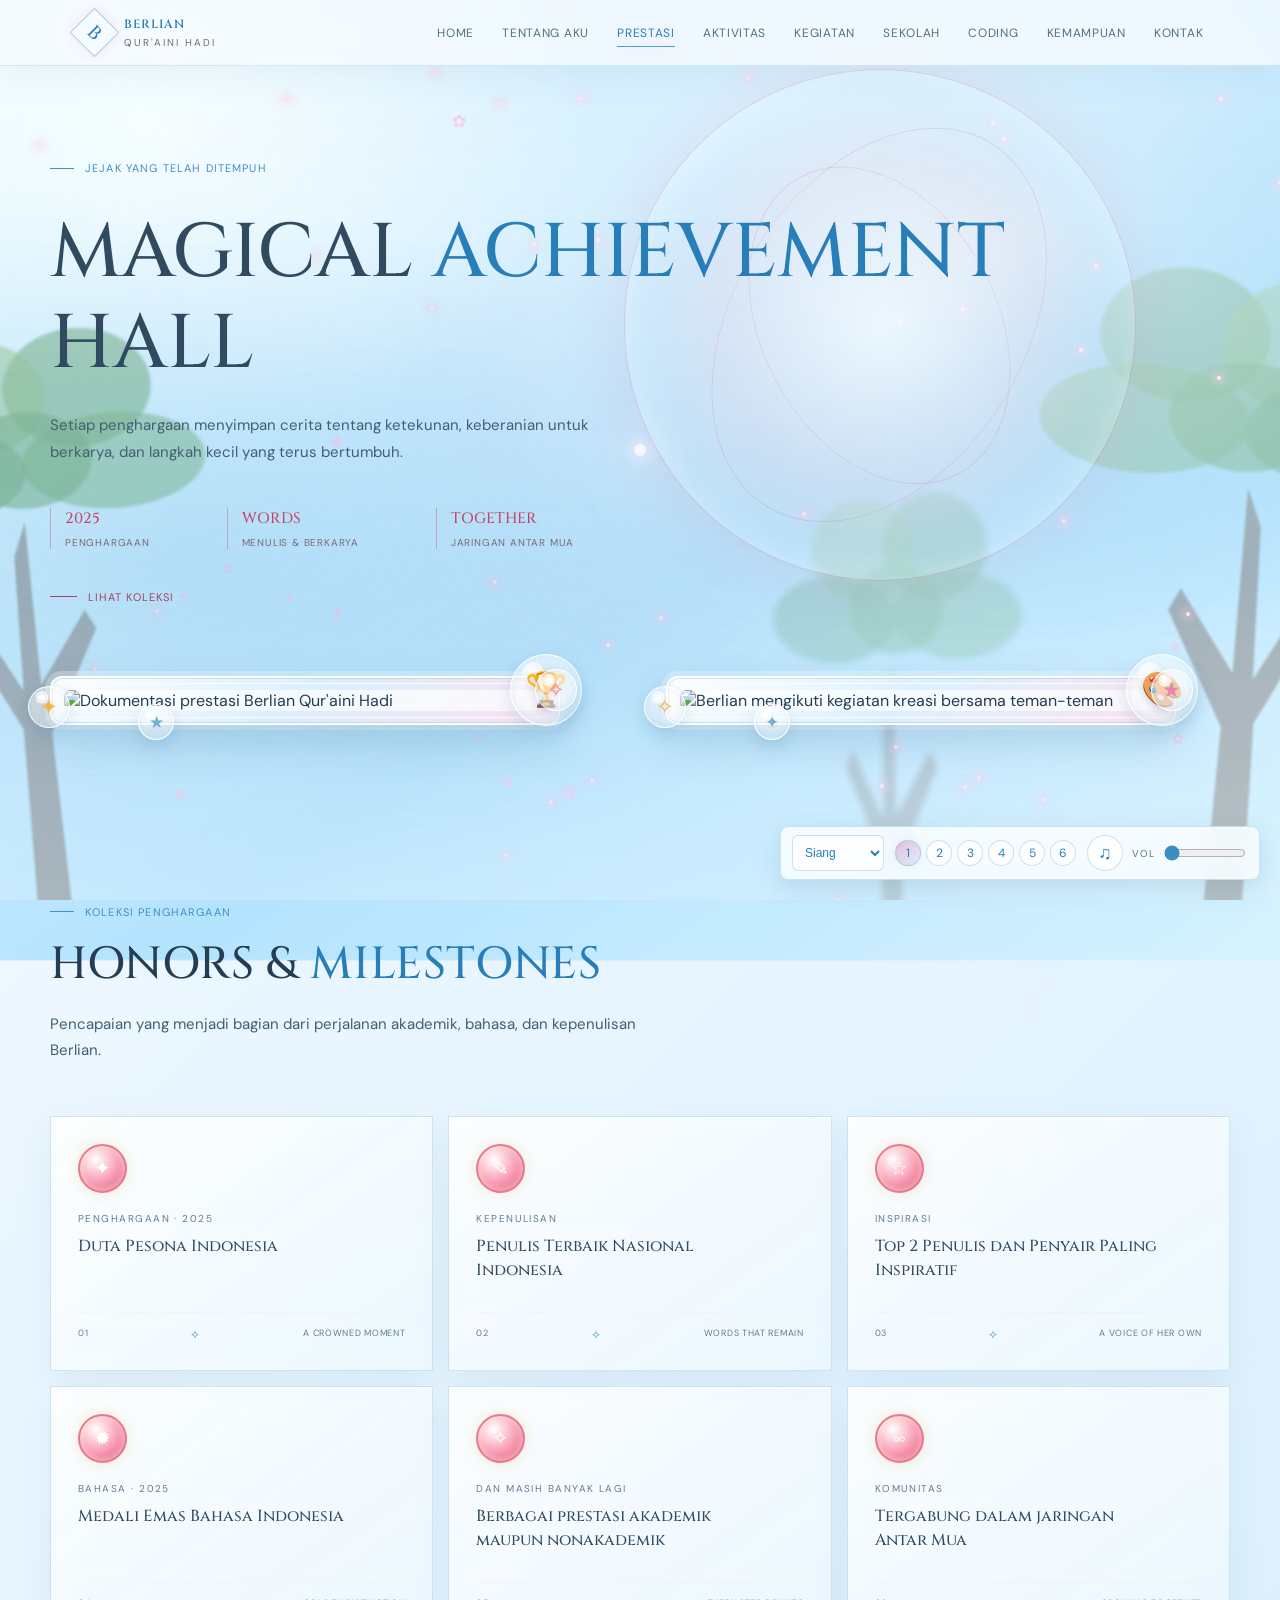
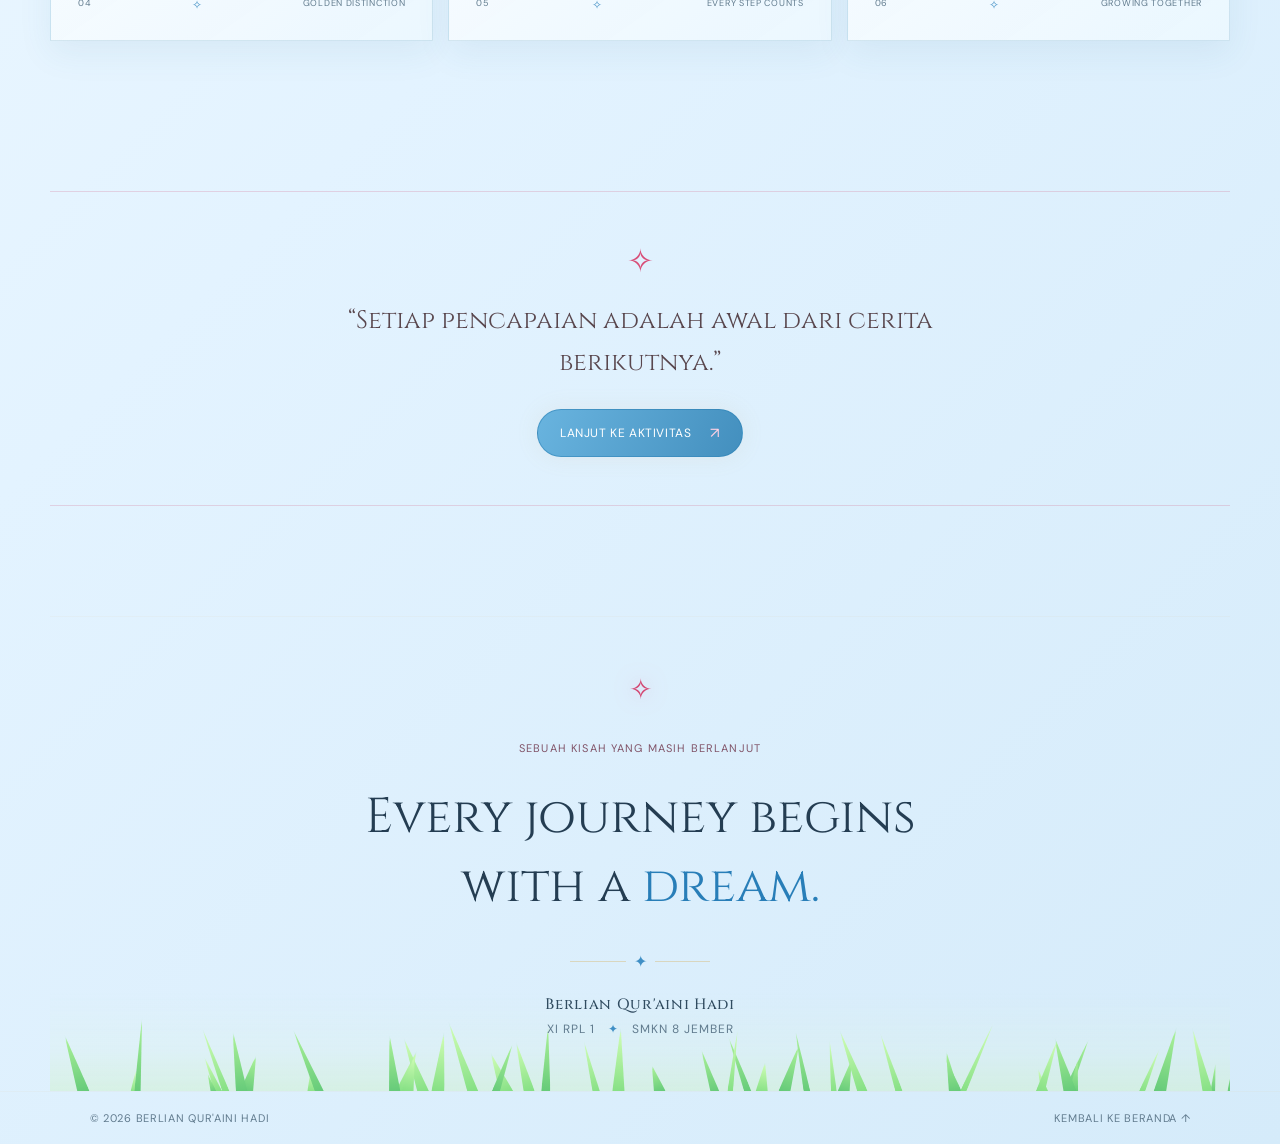
==== prestasi.html @ dd543cfe "Upload tugas portofolio" ====
<!doctype html>
<html lang="id">
<head>
  <meta charset="utf-8">
  <meta name="viewport" content="width=device-width, initial-scale=1">
  <meta name="theme-color" content="#eaf6ff">
  <meta name="description" content="Prestasi dan perjalanan Berlian Qur'aini Hadi.">
  <title>Prestasi | Berlian Qur'aini Hadi</title>
  <link rel="preconnect" href="https://fonts.googleapis.com">
  <link rel="preconnect" href="https://fonts.gstatic.com" crossorigin>
  <link href="https://fonts.googleapis.com/css2?family=Cinzel:wght@400;500;600;700&family=DM+Sans:wght@400;500;600;700&display=swap" rel="stylesheet">
  <link rel="stylesheet" href="style.css">
  <script src="script.js" defer></script>
</head>
<body>
  <div class="loader" aria-label="Memasuki dunia Berlian" role="status"><div class="loader__portal"><span>✦</span></div><p>ENTERING BERLIAN'S WORLD<span class="loading-dots">...</span></p></div>
  <div class="ambient ambient--cloud" aria-hidden="true"></div>
  <div class="ambient ambient--mist" aria-hidden="true"></div>
  <div class="ambient ambient--glow" aria-hidden="true"></div>
  <div class="forest-backdrop" aria-hidden="true"></div>
  <div class="tree-silhouettes" aria-hidden="true"><span class="shadow-tree shadow-tree--left"></span><span class="shadow-tree shadow-tree--right"></span><span class="shadow-tree shadow-tree--distant"></span></div>
  <div class="cursor-light" aria-hidden="true"></div>
  <div class="particle-field" aria-hidden="true"></div>

  <header class="site-header">
    <a class="brand" href="index.html#home" aria-label="Berlian, kembali ke beranda"><span class="brand__crest">B</span><span class="brand__name">BERLIAN <small>QUR'AINI HADI</small></span></a>
    <button class="menu-toggle" type="button" aria-label="Buka navigasi" aria-expanded="false"><span class="menu-toggle__label">MENU</span><span></span><span></span></button>
    <nav class="main-nav" aria-label="Navigasi utama">
      <a href="index.html#home">HOME</a><a href="index.html#about">TENTANG AKU</a><a href="prestasi.html" aria-current="page">PRESTASI</a><a href="aktivitas.html">AKTIVITAS</a><a href="kegiatan.html">KEGIATAN</a><a href="sekolah.html">SEKOLAH</a><a href="coding.html">CODING</a><a href="index.html#skills">KEMAMPUAN</a><a href="kontak.html">KONTAK</a>
    </nav>
  </header>

  <main class="page-content">
    <section class="detail-hero section-shell">
      <div class="detail-hero__halo" aria-hidden="true"></div>
      <p class="eyebrow"><span></span> JEJAK YANG TELAH DITEMPUH</p>
      <h1>MAGICAL <em>ACHIEVEMENT</em><br>HALL</h1>
      <p class="section-intro">Setiap penghargaan menyimpan cerita tentang ketekunan, keberanian untuk berkarya, dan langkah kecil yang terus bertumbuh.</p>
      <div class="detail-stats">
        <div class="detail-stat reveal"><span>2025</span><small>PENGHARGAAN</small></div>
        <div class="detail-stat reveal"><span>WORDS</span><small>MENULIS &amp; BERKARYA</small></div>
        <div class="detail-stat reveal"><span>TOGETHER</span><small>JARINGAN ANTAR MUA</small></div>
      </div>
      <a class="detail-scroll" href="#honors"><span></span> LIHAT KOLEKSI</a>
    </section>

    <section class="achievement-feature section-shell" aria-label="Galeri foto prestasi dan kreasi">
      <div class="achievement-photo-grid">
        <figure class="achievement-frame reveal">
          <span class="achievement-bubble achievement-bubble--trophy" aria-hidden="true">🏆</span>
          <span class="achievement-bubble achievement-bubble--star achievement-bubble--star-one" aria-hidden="true">✦</span>
          <span class="achievement-bubble achievement-bubble--star achievement-bubble--star-two" aria-hidden="true">✧</span>
          <span class="achievement-bubble achievement-bubble--star achievement-bubble--star-three" aria-hidden="true">★</span>
          <div class="achievement-frame__inner">
            <img src="prestasi.jpeg" alt="Dokumentasi prestasi Berlian Qur'aini Hadi">
          </div>
        </figure>
        <figure class="achievement-frame reveal">
          <span class="achievement-bubble achievement-bubble--art" aria-hidden="true">🎨</span>
          <span class="achievement-bubble achievement-bubble--star achievement-bubble--star-one" aria-hidden="true">✧</span>
          <span class="achievement-bubble achievement-bubble--star achievement-bubble--star-two" aria-hidden="true">★</span>
          <span class="achievement-bubble achievement-bubble--star achievement-bubble--star-three" aria-hidden="true">✦</span>
          <div class="achievement-frame__inner">
            <img src="kreasi.jpeg" alt="Berlian mengikuti kegiatan kreasi bersama teman-teman">
          </div>
        </figure>
      </div>
    </section>

    <section class="achievements section-shell section-pad" id="honors">
      <div class="section-heading reveal"><p class="eyebrow"><span></span> KOLEKSI PENGHARGAAN</p><h2>HONORS &amp; <em>MILESTONES</em></h2><p class="section-intro">Pencapaian yang menjadi bagian dari perjalanan akademik, bahasa, dan kepenulisan Berlian.</p></div>
      <div class="achievement-grid">
        <article class="award-card reveal"><span class="award-medal">✦</span><span class="award-card__type">PENGHARGAAN · 2025</span><h3>Duta Pesona Indonesia</h3><span class="award-card__bottom">01 <i>✧</i> A CROWNED MOMENT</span></article>
        <article class="award-card reveal"><span class="award-medal">✎</span><span class="award-card__type">KEPENULISAN</span><h3>Penulis Terbaik Nasional Indonesia</h3><span class="award-card__bottom">02 <i>✧</i> WORDS THAT REMAIN</span></article>
        <article class="award-card reveal"><span class="award-medal">☆</span><span class="award-card__type">INSPIRASI</span><h3>Top 2 Penulis dan Penyair Paling Inspiratif</h3><span class="award-card__bottom">03 <i>✧</i> A VOICE OF HER OWN</span></article>
        <article class="award-card reveal"><span class="award-medal">✹</span><span class="award-card__type">BAHASA · 2025</span><h3>Medali Emas Bahasa Indonesia</h3><span class="award-card__bottom">04 <i>✧</i> GOLDEN DISTINCTION</span></article>
        <article class="award-card reveal"><span class="award-medal">✧</span><span class="award-card__type">DAN MASIH BANYAK LAGI</span><h3>Berbagai prestasi akademik maupun nonakademik</h3><span class="award-card__bottom">05 <i>✧</i> EVERY STEP COUNTS</span></article>
        <article class="award-card reveal"><span class="award-medal">∞</span><span class="award-card__type">KOMUNITAS</span><h3>Tergabung dalam jaringan Antar Mua</h3><span class="award-card__bottom">06 <i>✧</i> GROWING TOGETHER</span></article>
      </div>
    </section>

    <section class="detail-quote section-shell reveal">
      <span aria-hidden="true">✧</span>
      <p>“Setiap pencapaian adalah awal dari cerita berikutnya.”</p>
      <a class="button button--gold" href="aktivitas.html">LANJUT KE AKTIVITAS <span>↗</span></a>
    </section>
  </main>

  <section class="closing section-shell" aria-label="Penutup">
    <div class="closing-grass" aria-hidden="true"></div>
    <span class="closing__ornament" aria-hidden="true">✧</span>
    <p class="eyebrow">SEBUAH KISAH YANG MASIH BERLANJUT</p>
    <h2>Every journey begins<br>with a <em>dream.</em></h2>
    <div class="closing__rule"><span>✦</span></div>
    <p class="closing__name">Berlian Qur'aini Hadi</p>
    <p class="closing__school">XI RPL 1 <i>✦</i> SMKN 8 JEMBER</p>
  </section>
  <footer class="site-footer"><span>© <span id="year"></span> BERLIAN QUR'AINI HADI</span><a href="index.html#home">KEMBALI KE BERANDA ↑</a></footer>
</body>
</html>
---- style.css ----
@import url('https://fonts.googleapis.com/css2?family=Cinzel:wght@400;500;600;700&family=DM+Sans:wght@400;500;600;700&display=swap');

:root {
  color-scheme: light;
  --forest: #fff0f4;
  --forest-deep: #fbe7ed;
  --green: #fff3f6;
  --teal: #ffe9ef;
  --gold: #e97d9c;
  --gold-light: #cc4770;
  --lavender: #e8aec1;
  --ivory: #453c40;
  --muted: #786c70;
  --serif: 'Cinzel', Georgia, serif;
  --sans: 'DM Sans', sans-serif;
  --pointer-x: 50vw;
  --pointer-y: 50vh;
}

* { box-sizing: border-box; }
html { scroll-behavior: smooth; scroll-padding-top: 96px; overflow-x: clip; }
body { margin: 0; min-width: 320px; background: var(--forest-deep); color: var(--ivory); font-family: var(--sans); overflow-x: hidden; }
body::after { position: fixed; inset: 0; z-index: -1; content: ''; background: radial-gradient(ellipse at 78% 27%, rgba(255, 255, 255, .42), transparent 41%), radial-gradient(ellipse at 14% 62%, rgba(246, 173, 194, .19), transparent 44%), linear-gradient(180deg, rgba(255, 250, 251, .08), rgba(255, 239, 244, .48) 60%, rgba(255, 241, 245, .84)); pointer-events: none; }
a { color: inherit; text-decoration: none; }
button, input { font: inherit; }
::selection { color: #452936; background: #f5bdcc; }
.visually-hidden { position: absolute; width: 1px; height: 1px; overflow: hidden; clip: rect(0, 0, 0, 0); white-space: nowrap; clip-path: inset(50%); }

.forest-backdrop { position: fixed; inset: -4%; z-index: -3; background: linear-gradient(180deg, rgba(255, 238, 245, .14), rgba(255, 235, 243, .34) 55%, rgba(255, 240, 245, .74)), url('https://www.shutterstock.com/image-vector/abstract-background-pink-soft-gradients-260nw-2473787735.jpg') center / cover no-repeat; transform: translate3d(0, var(--parallax-y, 0), 0) scale(1.05); will-change: transform; }
.royal-backdrop { position: fixed; inset: 0; z-index: -4; overflow: hidden; pointer-events: none; }
.royal-backdrop::before { position: absolute; inset: 12% 8% -8% 8%; border-radius: 42% 42% 0 0 / 20% 20% 0 0; background: linear-gradient(180deg, rgba(255, 214, 229, .12), rgba(196, 150, 166, .18) 38%, rgba(120, 98, 94, .14) 100%); content: ''; }
.royal-backdrop__castle { position: absolute; right: 12%; bottom: 14%; left: 12%; height: 34vh; opacity: .42; background: linear-gradient(180deg, rgba(85, 74, 89, .08), rgba(65, 47, 54, .22)); clip-path: polygon(0 100%, 0 48%, 12% 48%, 12% 26%, 23% 26%, 23% 48%, 38% 48%, 38% 19%, 52% 19%, 52% 48%, 68% 48%, 68% 26%, 80% 26%, 80% 48%, 100% 48%, 100% 100%); filter: blur(2px); }
.royal-backdrop__tower { position: absolute; bottom: 14%; width: 9vw; max-width: 132px; height: 22vh; max-height: 220px; border-radius: 24% 24% 14% 14%; background: linear-gradient(180deg, rgba(113, 83, 66, .36), rgba(82, 62, 58, .1)); opacity: .42; filter: blur(1.5px); }
.royal-backdrop__tower--left { left: 18%; }
.royal-backdrop__tower--right { right: 18%; }
.royal-backdrop__flower { position: absolute; bottom: 12vh; color: rgba(246, 184, 207, .78); font-size: clamp(20px, 2vw, 32px); filter: blur(.4px); animation: bloom-sway 8s ease-in-out infinite alternate; text-shadow: 0 0 15px rgba(255, 255, 255, .5); }
.royal-backdrop__flower--one { left: 18%; bottom: 14vh; animation-delay: -.8s; }
.royal-backdrop__flower--two { left: 38%; bottom: 10vh; font-size: clamp(22px, 2.3vw, 36px); animation-delay: -2.2s; }
.royal-backdrop__flower--three { right: 36%; bottom: 12vh; animation-delay: -4.1s; }
.royal-backdrop__flower--four { right: 16%; bottom: 15vh; font-size: clamp(18px, 1.8vw, 28px); animation-delay: -5.5s; }
.tree-silhouettes { position: fixed; inset: 0; z-index: -2; overflow: hidden; pointer-events: none; }
.shadow-tree { position: absolute; bottom: -7vh; width: clamp(150px, 20vw, 290px); height: 72vh; opacity: .82; filter: blur(.8px); }
.shadow-tree::before { position: absolute; top: 0; left: -28%; width: 156%; height: 43%; border-radius: 48%; background: radial-gradient(ellipse at 50% 52%, rgba(94, 157, 93, .62) 0 23%, transparent 24%), radial-gradient(ellipse at 28% 56%, rgba(74, 143, 83, .54) 0 21%, transparent 22%), radial-gradient(ellipse at 72% 54%, rgba(99, 164, 96, .57) 0 22%, transparent 23%), radial-gradient(ellipse at 38% 29%, rgba(126, 180, 105, .52) 0 20%, transparent 21%), radial-gradient(ellipse at 64% 27%, rgba(81, 148, 83, .56) 0 20%, transparent 21%); content: ''; }
.shadow-tree::after { position: absolute; right: 0; bottom: 0; left: 0; height: 74%; background: rgba(92, 65, 50, .55); clip-path: polygon(43% 100%, 42% 51%, 22% 31%, 26% 27%, 43% 43%, 43% 15%, 48% 8%, 50% 42%, 69% 27%, 73% 31%, 53% 52%, 57% 100%); content: ''; }
.shadow-tree--left { left: -7vw; transform: rotate(-4deg); }
.shadow-tree--right { right: -8vw; bottom: -10vh; width: clamp(170px, 23vw, 330px); height: 82vh; opacity: .72; transform: scaleX(-1) rotate(-3deg); }
.shadow-tree--distant { right: 23%; bottom: -19vh; width: clamp(110px, 14vw, 200px); height: 66vh; opacity: .44; filter: blur(3px); }
.ambient { position: fixed; pointer-events: none; z-index: -2; }
.ambient--cloud { inset: 0; opacity: .54; background: radial-gradient(ellipse at 28% 23%, rgba(255, 183, 208, .2), transparent 26%), radial-gradient(ellipse at 77% 50%, rgba(237, 160, 185, .17), transparent 30%); filter: blur(31px); animation: cloud-drift 25s ease-in-out infinite alternate; }
.ambient--mist { left: -15%; right: -15%; bottom: 8%; height: 35vh; opacity: .29; background: radial-gradient(ellipse, rgba(241, 169, 192, .21), transparent 70%); filter: blur(30px); animation: mist-drift 18s ease-in-out infinite alternate; }
.ambient--glow { width: 37rem; height: 37rem; left: var(--pointer-x); top: var(--pointer-y); z-index: -1; opacity: .2; transform: translate(-50%, -50%); background: radial-gradient(circle, rgba(255, 203, 226, .38), rgba(237, 160, 185, .16) 35%, transparent 70%); pointer-events: none; }
.cursor-light { position: fixed; width: 12px; height: 12px; left: var(--pointer-x); top: var(--pointer-y); z-index: 20; border-radius: 50%; background: rgba(255, 218, 234, .88); box-shadow: 0 0 12px 4px rgba(255, 200, 224, .47), 0 0 38px 11px rgba(242, 149, 183, .28); transform: translate(-50%, -50%); pointer-events: none; mix-blend-mode: screen; }
.particle-field { position: fixed; inset: 0; z-index: -1; overflow: hidden; pointer-events: none; }
.firefly, .falling-leaf, .falling-flower, .floating-petal, .sparkle, .background-cloud, .falling-sparkle { position: absolute; pointer-events: none; }
.background-cloud { left: -35%; width: var(--cloud-width); aspect-ratio: 3.6; border-radius: 50%; background: radial-gradient(ellipse, rgba(255, 255, 255, .48), rgba(255, 231, 239, .24) 48%, transparent 74%); filter: blur(9px); animation: background-cloud-drift var(--duration) linear infinite; animation-delay: var(--delay); }
.firefly { width: 4px; height: 4px; border-radius: 50%; background: #ffe2ef; box-shadow: 0 0 10px 3px rgba(255, 194, 224, .7); animation: firefly-drift var(--duration) ease-in-out infinite alternate; }
.falling-leaf { top: -10%; color: rgba(103, 173, 111, .9); font-size: var(--size); text-shadow: 0 1px 8px rgba(255, 255, 255, .88), 0 0 12px rgba(123, 202, 132, .38); animation: leaf-fall var(--duration) ease-in-out infinite; animation-delay: var(--delay); }
.falling-flower { top: -12%; color: rgba(221, 83, 127, .77); font-size: var(--size); text-shadow: 0 0 13px rgba(255, 255, 255, .88), 0 0 19px rgba(244, 138, 170, .6); animation: flower-fall var(--duration) linear infinite; animation-delay: var(--delay); }
.floating-petal { color: rgba(255, 190, 223, .78); font-size: var(--size); animation: petal-float var(--duration) ease-in-out infinite alternate; }
.sparkle { color: rgba(255, 223, 239, .88); animation: sparkle 3s ease-in-out infinite; }
.falling-sparkle { top: -8%; color: rgba(255, 255, 255, .94); text-shadow: 0 0 9px rgba(238, 105, 150, .72); animation: sparkle-fall var(--duration) linear infinite; animation-delay: var(--delay); }
.pointer-sparkle { position: fixed; z-index: 19; color: #ffe4f0; font-size: 14px; text-shadow: 0 0 12px #ff9bcc; pointer-events: none; animation: pointer-sparkle .8s ease-out forwards; }

.loader { position: fixed; inset: 0; z-index: 100; display: grid; align-content: center; justify-items: center; gap: 24px; background: radial-gradient(ellipse at center, #fff, #ffe9ef 58%, #f8cad6); transition: opacity .8s ease, visibility .8s ease; }
.loader.is-hidden { opacity: 0; visibility: hidden; }
.loader p { color: var(--gold-light); font: 500 11px var(--serif); letter-spacing: 2px; text-align: center; }
.loader__portal { display: grid; place-items: center; width: 72px; height: 96px; border: 1px solid rgba(221, 199, 143, .76); border-radius: 50% 50% 48% 48%; box-shadow: 0 0 25px rgba(213, 186, 122, .35), inset 0 0 22px rgba(157, 180, 148, .24); animation: portal-breathe 2s ease-in-out infinite; }
.loader__portal span { color: var(--gold-light); font-size: 25px; animation: sparkle 2s ease-in-out infinite; }
.loading-dots { display: inline-block; width: 16px; text-align: left; animation: dots 1s steps(4, end) infinite; }

.site-header { position: fixed; inset: 0 0 auto; z-index: 30; display: flex; align-items: center; justify-content: space-between; padding: 15px clamp(22px, 6vw, 90px); border-bottom: 1px solid rgba(216, 83, 123, .25); background: rgba(255, 250, 251, .78); box-shadow: 0 8px 35px rgba(150, 68, 92, .08); backdrop-filter: blur(18px); -webkit-backdrop-filter: blur(18px); }
.brand { display: flex; align-items: center; gap: 12px; }
.brand__crest { display: grid; place-items: center; width: 35px; height: 35px; border: 1px solid rgba(218, 194, 135, .7); color: var(--gold-light); font: 500 19px var(--serif); transform: rotate(45deg); }
.brand__name { color: var(--gold-light); font: 600 11px var(--serif); letter-spacing: 1px; }
.brand__name small { display: block; margin-top: 4px; color: var(--muted); font: 9px var(--sans); letter-spacing: 2px; }
.main-nav { display: flex; align-items: center; gap: clamp(14px, 2.2vw, 35px); }
.main-nav a { position: relative; padding: 9px 0; color: #d6d7cc; font-size: 9px; letter-spacing: 1.15px; transition: color .25s ease; }
.main-nav a::after { position: absolute; right: 0; bottom: 3px; left: 0; height: 1px; content: ''; background: var(--gold); box-shadow: 0 0 8px rgba(247, 186, 218, .65); transform: scaleX(0); transform-origin: left; transition: transform .25s ease; }
.main-nav a:hover, .main-nav a:focus-visible, .main-nav a[aria-current="location"] { color: var(--gold-light); text-shadow: 0 0 14px rgba(255, 179, 216, .48); }
.main-nav a:hover::after, .main-nav a:focus-visible::after, .main-nav a[aria-current="location"]::after { transform: scaleX(1); }
.menu-toggle { display: none; border: 0; background: none; color: var(--gold-light); }

.section-shell { position: relative; width: min(1180px, calc(100% - 48px)); margin-inline: auto; }
.hero { display: grid; min-height: min(900px, 100svh); min-height: max(710px, 100svh); grid-template-columns: 1.06fr .94fr; align-items: center; padding: 130px 0 100px; }
.home-page .hero::before { position: absolute; inset: 16% 1% 9%; z-index: 0; border-radius: 48% 52% 44% 56%; background: radial-gradient(ellipse at 72% 38%, rgba(193, 229, 244, .42), transparent 34%), radial-gradient(ellipse at 31% 73%, rgba(197, 231, 206, .32), transparent 38%), radial-gradient(ellipse at 51% 52%, rgba(255, 231, 195, .3), transparent 69%); content: ''; filter: blur(22px); pointer-events: none; }
.hero-clouds { position: absolute; inset: 102px -7% auto; z-index: 0; height: 205px; overflow: hidden; pointer-events: none; }
.hero-cloud { position: absolute; width: clamp(170px, 23vw, 330px); height: 75px; border-radius: 50%; background: radial-gradient(ellipse at center, rgba(255, 255, 255, .8), rgba(255, 255, 255, .35) 44%, rgba(248, 185, 205, .12) 68%, transparent 78%); filter: blur(9px); animation: hero-cloud-pass 42s ease-in-out infinite; }
.hero-cloud::before, .hero-cloud::after { position: absolute; bottom: 13px; width: 45%; height: 75%; border-radius: 50%; background: inherit; content: ''; }
.hero-cloud::before { left: 15%; }
.hero-cloud::after { right: 13%; bottom: 17px; width: 37%; height: 88%; }
.hero-cloud--one { top: 5%; left: 2%; }
.hero-cloud--two { top: 43%; right: 3%; width: clamp(190px, 26vw, 365px); animation-delay: -13s; animation-duration: 57s; animation-direction: reverse; }
.hero-cloud--three { top: 88%; left: 27%; width: clamp(150px, 20vw, 290px); opacity: .7; animation-delay: -27s; animation-duration: 49s; }
.butterfly-flock { position: absolute; inset: 95px 0 65px; z-index: 3; overflow: hidden; pointer-events: none; }
.butterfly { position: absolute; display: block; width: var(--butterfly-size, 72px); height: var(--butterfly-size, 72px); filter: drop-shadow(0 5px 10px rgba(168, 73, 103, .2)); }
.butterfly--one { top: 10%; left: 58%; --butterfly-size: 72px; animation: butterfly-flight-one 17s ease-in-out infinite; }
.butterfly--two { top: 48%; left: 81%; --butterfly-size: 58px; animation: butterfly-flight-two 21s ease-in-out infinite; animation-delay: -7s; }
.butterfly__wing { position: absolute; top: 12%; width: 54%; height: 67%; border: 1px solid rgba(255, 255, 255, .95); border-radius: 86% 18% 76% 20%; background: radial-gradient(circle at 55% 35%, #fff 0 7%, transparent 8%), radial-gradient(ellipse at 55% 44%, rgba(255, 255, 255, .95), rgba(255, 215, 226, .92) 36%, rgba(231, 99, 140, .88) 82%); transform-style: preserve-3d; }
.butterfly__wing--left { left: 0; transform-origin: right center; animation: wing-flutter-left .32s ease-in-out infinite alternate; }
.butterfly__wing--right { right: 0; border-radius: 18% 86% 20% 76%; transform-origin: left center; animation: wing-flutter-right .32s ease-in-out infinite alternate; }
.butterfly__body { position: absolute; top: 24%; left: 47%; width: 7%; height: 54%; border-radius: 50%; background: linear-gradient(90deg, #9f485f, #f8d9e1, #9f485f); box-shadow: 0 0 5px rgba(255, 255, 255, .8); }
.butterfly__body::before { position: absolute; top: -16%; left: -70%; width: 220%; height: 25%; border-top: 1px solid #a84e68; border-radius: 50%; content: ''; transform: rotate(-18deg); }
.hero-candy-garden { position: absolute; inset: 0; z-index: 2; pointer-events: none; }
.hero-unicorn { position: absolute; top: 1%; right: 1%; display: block; font-size: clamp(92px, 10.5vw, 142px); line-height: 1; filter: drop-shadow(0 10px 15px rgba(183, 112, 145, .24)); animation: unicorn-float 5.5s ease-in-out infinite; }
.hero-lollipop { position: absolute; top: 25%; left: -5%; width: 72px; height: 145px; transform: rotate(-14deg); animation: candy-sway 6s ease-in-out infinite; }
.hero-lollipop::before { position: absolute; top: 0; left: 50%; width: 67px; aspect-ratio: 1; border: 4px solid rgba(255, 255, 255, .9); border-radius: 50%; background: repeating-conic-gradient(from 8deg, #f47fa2 0 18deg, #fff4f6 18deg 36deg, #a9ddea 36deg 54deg, #fff4f6 54deg 72deg); box-shadow: 0 5px 13px rgba(176, 91, 126, .17), inset 0 0 10px rgba(255, 255, 255, .65); content: ''; transform: translateX(-50%); }
.hero-lollipop::after { position: absolute; top: 57px; left: 50%; width: 7px; height: 77px; border-radius: 8px; background: linear-gradient(90deg, #f7d8c3, #fff9ed 52%, #ecc4b1); box-shadow: 0 3px 8px rgba(155, 102, 104, .15); content: ''; transform: translateX(-50%); }
.hero-lollipop i { position: absolute; top: 13px; left: 50%; z-index: 1; width: 13px; height: 13px; border: 2px solid rgba(255, 255, 255, .9); border-radius: 50%; background: #fff8f4; box-shadow: 0 0 9px rgba(255, 255, 255, .95); transform: translateX(-50%); }
.hero-lollipop--mint { top: 47%; right: -1%; left: auto; transform: rotate(13deg) scale(.78); animation-delay: -2s; }
.hero-lollipop--mint::before { background: repeating-conic-gradient(from 8deg, #8ed8bd 0 18deg, #fff8ef 18deg 36deg, #a7d9ef 36deg 54deg, #fff8ef 54deg 72deg); }
.hero-macaron { position: absolute; z-index: 1; width: 49px; height: 23px; border: 2px solid rgba(255, 255, 255, .8); border-radius: 50%; background: linear-gradient(180deg, #d8c1ef 0 39%, #fff8ef 40% 57%, #c5afe2 58%); box-shadow: 0 5px 10px rgba(147, 102, 136, .13); animation: macaron-drift 6s ease-in-out infinite alternate; }
.hero-macaron--blue { top: 20%; left: 6%; background: linear-gradient(180deg, #a9ddec 0 39%, #fff8ef 40% 57%, #8bcce0 58%); }
.hero-macaron--lavender { top: 62%; left: 8%; width: 41px; height: 20px; animation-delay: -2s; }
.hero-macaron--cream { right: 6%; bottom: 18%; width: 44px; height: 21px; background: linear-gradient(180deg, #f5dcb5 0 39%, #fff8ef 40% 57%, #eacb9d 58%); animation-delay: -3.5s; }
.hero-macaron--mint { right: 9%; top: 35%; width: 38px; height: 18px; background: linear-gradient(180deg, #a8dfc3 0 39%, #fff8ef 40% 57%, #8fcfae 58%); animation-delay: -1s; }
.hero__copy { position: relative; z-index: 2; padding: 18px 0 0 3.5%; }
.eyebrow { display: flex; align-items: center; gap: 11px; color: var(--gold); font-size: 9px; letter-spacing: 2px; }
.eyebrow > span { width: 24px; height: 1px; background: currentColor; }
.hero__hello { margin: 34px 0 8px; color: #d8d5c7; font: 400 20px var(--serif); }
.hero h1 { margin: 0; color: var(--ivory); font: 500 clamp(36px, 5.1vw, 69px)/1.18 var(--serif); letter-spacing: 1px; text-shadow: 0 4px 30px rgba(0, 0, 0, .5); }
.hero h1 span { color: var(--gold-light); font-size: .68em; white-space: nowrap; }
.hero__school { margin: 23px 0; color: #d3cfbe; font-size: 10px; letter-spacing: 2px; }
.hero__school i, .closing__school i { padding: 0 9px; color: var(--gold); font-style: normal; }
.hero__tagline { max-width: 405px; margin: 0; color: #c6cdc2; font: 400 16px/1.85 var(--sans); }
.hero__actions { display: flex; flex-wrap: wrap; gap: 12px; margin-top: 32px; }
.button { display: inline-flex; min-height: 48px; align-items: center; justify-content: center; gap: 19px; padding: 0 22px; border-radius: 999px; font-size: 9px; letter-spacing: 1.1px; transition: transform .25s ease, box-shadow .25s ease, background .25s ease; }
.button:hover { transform: translateY(-3px); }
.button--gold { border: 1px solid rgba(226, 203, 146, .75); background: linear-gradient(115deg, rgba(177, 147, 86, .31), rgba(81, 95, 72, .26)); color: var(--gold-light); box-shadow: 0 0 23px rgba(190, 161, 102, .11); }
.button--gold:hover { box-shadow: 0 0 27px rgba(222, 189, 117, .32); }
.button--gold span, .button--quiet span { color: var(--gold); font-size: 15px; }
.button--quiet { border: 1px solid rgba(212, 220, 202, .25); color: #d7ddcf; }
.button--quiet:hover { border-color: rgba(226, 203, 146, .62); box-shadow: 0 0 20px rgba(222, 189, 117, .15); }
.hero__note { display: flex; align-items: center; gap: 12px; margin-top: 52px; color: #9aab9a; font-size: 8px; letter-spacing: 2px; }
.note-line { width: 34px; height: 1px; background: var(--gold); }
.hero__portrait-wrap { position: relative; display: grid; justify-items: center; align-content: center; min-height: 590px; }
.mirror-aura { position: absolute; top: 14%; width: 82%; height: 80%; border-radius: 50%; background: radial-gradient(ellipse, rgba(176, 158, 105, .2), rgba(100, 139, 114, .11) 36%, transparent 71%); filter: blur(23px); animation: aura-breathe 5s ease-in-out infinite alternate; }
.royal-mirror { position: relative; z-index: 1; width: clamp(260px, 31vw, 365px); height: clamp(420px, 53vw, 550px); padding: 13px; border: 1px solid rgba(223, 195, 126, .82); border-radius: 49% 49% 45% 45% / 30% 30% 28% 28%; background: linear-gradient(130deg, rgba(235, 213, 157, .86), #795d32 14%, #d1b675 25%, #3f4938 34%, #c8a961 43%, #665132 56%, #d8bf80 70%, #4e422e 79%, #ddca91); box-shadow: 0 0 0 4px rgba(58, 48, 29, .82), 0 0 0 6px rgba(215, 187, 119, .34), 0 0 40px rgba(221, 190, 113, .32), 0 0 100px rgba(133, 163, 129, .14), inset 0 0 12px rgba(255, 233, 180, .68); animation: mirror-glow 5s ease-in-out infinite; }
.mirror__frame { position: absolute; inset: 10px; overflow: hidden; border: 2px solid rgba(53, 42, 25, .9); border-radius: inherit; padding: 8px; background: linear-gradient(145deg, #8b713c, #dfc987 16%, #78603a 35%, #d4bc7d 54%, #675332 78%, #d8c48a); box-shadow: inset 0 0 15px rgba(19, 20, 15, .75); }
.mirror__inner { position: relative; display: grid; width: 100%; height: 100%; overflow: hidden; place-items: center; border: 1px solid rgba(242, 226, 178, .66); border-radius: inherit; background: radial-gradient(ellipse at 53% 35%, rgba(190, 196, 166, .48), transparent 35%), linear-gradient(160deg, #657a67, #1c3c37 38%, #0b211f 76%, #172b2a); }
.mirror__inner::before, .mirror__inner::after { position: absolute; z-index: 2; inset: 7px; border: 1px solid rgba(226, 207, 153, .48); border-radius: inherit; content: ''; pointer-events: none; }
.mirror__inner::after { inset: 15px; border-color: rgba(226, 207, 153, .22); }
.portrait { position: absolute; inset: 0; width: 100%; height: 100%; object-fit: cover; object-position: center 34%; }
.portrait-placeholder { position: relative; z-index: 1; display: flex; align-items: center; flex-direction: column; gap: 10px; color: rgba(241, 226, 185, .89); font: 500 11px var(--serif); letter-spacing: 1.4px; text-align: center; }
.portrait-placeholder small { color: rgba(220, 222, 202, .72); font: 8px var(--sans); letter-spacing: 1.2px; }
.placeholder-star { font-size: 30px; text-shadow: 0 0 18px rgba(245, 222, 162, .8); }
.mirror-shimmer { position: absolute; inset: -30%; z-index: 3; background: linear-gradient(120deg, transparent 42%, rgba(255, 245, 211, .16) 49%, transparent 56%); transform: translateX(-100%) rotate(8deg); animation: mirror-shimmer 8s ease-in-out infinite; pointer-events: none; }
.mirror__jewel { position: absolute; z-index: 4; left: 50%; color: #f0d995; text-shadow: 0 0 12px rgba(251, 224, 159, .9); transform: translateX(-50%); }
.mirror__jewel--top { top: -24px; font-size: 36px; }
.mirror__jewel--bottom { bottom: -24px; font-size: 28px; }
.mirror-ornament { position: absolute; z-index: 2; color: #e9d498; text-shadow: 0 0 16px rgba(237, 212, 144, .7); }
.mirror-ornament--top { top: 4%; font-size: 42px; animation: sparkle 3.8s ease-in-out infinite; }
.upload-button { position: relative; z-index: 5; display: inline-flex; align-items: center; gap: 9px; margin-top: 23px; padding: 10px 15px; border: 1px solid rgba(225, 206, 157, .44); border-radius: 999px; background: rgba(6, 24, 21, .75); color: #e3d7b5; font-size: 8px; letter-spacing: 1.35px; cursor: pointer; transition: background .2s, box-shadow .2s; }
.upload-button:hover { background: rgba(46, 66, 51, .88); box-shadow: 0 0 20px rgba(221, 190, 113, .18); }
.upload-button span { color: var(--gold-light); font-size: 15px; }
.portrait-hint { position: relative; z-index: 1; margin: 9px 0 0; color: rgba(196, 205, 188, .61); font-size: 7px; letter-spacing: 1px; text-align: center; }
.orbit { position: absolute; z-index: 0; width: 91%; height: 71%; border: 1px solid rgba(213, 198, 156, .14); border-radius: 50%; transform: rotate(-19deg); }
.orbit--two { width: 105%; height: 61%; border-color: rgba(179, 184, 161, .1); transform: rotate(22deg); }
.scroll-cue { position: absolute; bottom: 34px; left: 4%; display: flex; align-items: center; gap: 12px; color: #bec8b7; font-size: 8px; letter-spacing: 1.5px; }
.scroll-cue span { position: relative; display: block; width: 1px; height: 28px; background: rgba(218, 195, 136, .5); }
.scroll-cue span::after { position: absolute; top: 0; left: -2px; width: 5px; height: 8px; background: var(--gold-light); content: ''; animation: scroll-down 1.7s ease-in-out infinite; }

.section-pad { padding-block: 130px; }
.section-heading { max-width: 650px; }
.section-heading--center { margin-inline: auto; text-align: center; }
.section-heading--center .eyebrow { justify-content: center; }
.section-heading h2, .activities h2 { margin: 18px 0; font: 500 clamp(27px, 4vw, 45px)/1.25 var(--serif); letter-spacing: .6px; }
.section-heading h2 em, .activities h2 em, .closing h2 em { color: var(--gold-light); font-style: normal; }
.section-intro { max-width: 590px; margin: 0; color: #bac5b7; font-size: 14px; line-height: 1.9; }
.section-heading--center .section-intro { margin-inline: auto; }
.story__layout { display: grid; grid-template-columns: .85fr 1.15fr; gap: 28px; align-items: stretch; margin-top: 55px; }
.book-quote, .bio-panel { position: relative; overflow: hidden; border: 1px solid rgba(220, 205, 162, .2); background: linear-gradient(135deg, rgba(35, 61, 49, .53), rgba(8, 27, 25, .7)); backdrop-filter: blur(10px); }
.book-quote { display: flex; min-height: 280px; flex-direction: column; justify-content: center; padding: 44px; box-shadow: inset 5px 0 0 rgba(194, 165, 105, .32); }
.quote-mark { color: rgba(219, 194, 129, .55); font: 90px/.7 var(--serif); }
.book-quote p { max-width: 380px; margin: 12px 0 22px; color: #e4dfcf; font: 400 21px/1.65 var(--serif); }
.quote-rule { width: 35px; height: 1px; margin-bottom: 13px; background: var(--gold); }
.book-quote small { color: #aeb8a8; font-size: 8px; letter-spacing: 1.4px; }
.book-sparkle { position: absolute; right: 26px; bottom: 19px; color: rgba(225, 204, 147, .66); font-size: 38px; }
.bio-panel { padding: 33px clamp(24px, 4vw, 48px); }
.bio-panel__heading { display: flex; gap: 10px; align-items: center; color: var(--gold-light); font: 500 11px var(--serif); letter-spacing: 1.5px; }
.bio-panel__heading span { font-size: 17px; }
.bio-list { position: relative; z-index: 1; margin: 23px 0 0; }
.bio-list > div { display: grid; grid-template-columns: 104px 1fr; gap: 15px; padding: 15px 0; border-bottom: 1px solid rgba(223, 215, 181, .13); }
.bio-list > div:last-child { border-bottom: 0; }
.bio-list dt { color: #a8b5a6; font-size: 11px; }
.bio-list dd { margin: 0; color: #e8e4d7; font-size: 12px; line-height: 1.6; }
.bio-panel__seal { position: absolute; right: 12px; bottom: -46px; color: rgba(212, 191, 133, .065); font: 150px var(--serif); }
.bio-panel__seal span { position: absolute; top: 22px; right: 3px; font-size: 38px; }

.skills { border-top: 1px solid rgba(221, 208, 165, .1); }
.skills-grid { display: grid; grid-template-columns: repeat(6, 1fr); gap: 15px; margin-top: 55px; }
.skill-card { position: relative; grid-column: span 2; min-height: 255px; overflow: hidden; padding: 27px 25px; border: 1px solid rgba(211, 201, 164, .18); background: linear-gradient(145deg, rgba(24, 52, 44, .77), rgba(8, 27, 25, .77)); transition: transform .35s ease, border-color .35s ease, box-shadow .35s ease; }
.skill-card:nth-child(4) { grid-column: 2 / span 2; }
.skill-card:hover { z-index: 1; border-color: rgba(223, 198, 137, .62); box-shadow: 0 14px 35px rgba(0, 0, 0, .2), 0 0 24px rgba(217, 192, 133, .1); transform: translateY(-6px); }
.skill-card__icon { display: grid; width: 43px; height: 43px; place-items: center; border: 1px solid rgba(221, 197, 133, .48); border-radius: 50%; color: var(--gold-light); font: 22px var(--serif); text-shadow: 0 0 13px rgba(229, 204, 144, .43); }
.card-index { position: absolute; top: 40px; right: 19px; color: #9aa998; font-size: 8px; letter-spacing: 1.2px; }
.skill-card h3 { margin: 24px 0 11px; color: #e4d7b3; font: 500 14px var(--serif); letter-spacing: .9px; }
.skill-card p { max-width: 290px; margin: 0; color: #b7c1b3; font-size: 12px; line-height: 1.8; }
.card-glint { position: absolute; right: -42px; bottom: -68px; width: 145px; height: 145px; border-radius: 50%; background: rgba(194, 177, 119, .1); filter: blur(35px); transition: opacity .3s; opacity: .55; }
.skill-card:hover .card-glint { opacity: 1; }

.achievements { border-top: 1px solid rgba(221, 208, 165, .1); }
.achievement-grid { display: grid; grid-template-columns: repeat(3, 1fr); gap: 15px; margin-top: 52px; }
.photo-story-gallery { display: grid; grid-template-columns: repeat(3, minmax(0, 1fr)); gap: 18px; margin-top: 45px; }
.photo-story-card { position: relative; margin: 0; padding: 10px; overflow: visible; border: 1px solid rgba(83, 151, 193, .27); border-radius: 10px; background: linear-gradient(145deg, rgba(255, 255, 255, .94), rgba(232, 245, 255, .9)); box-shadow: 0 12px 30px rgba(57, 111, 146, .12), inset 0 1px rgba(255, 255, 255, .96); transition: transform .3s ease, box-shadow .3s ease; }
.photo-story-card:hover { transform: translateY(-5px); box-shadow: 0 18px 36px rgba(57, 111, 146, .2), inset 0 1px rgba(255, 255, 255, .96); }
.photo-story-card__image { overflow: hidden; aspect-ratio: 4 / 3; border: 1px solid rgba(255, 255, 255, .92); border-radius: 6px; background: #d9eefa; }
.photo-story-card__image img { display: block; width: 100%; height: 100%; object-fit: cover; }
.coding-gallery .photo-story-card__image { aspect-ratio: 16 / 10; background: #f5f8fb; }
.coding-gallery .photo-story-card__image img { object-fit: contain; }
.photo-story-card figcaption { padding: 18px 8px 10px; }
.photo-story-card h2 { margin: 0 0 8px; color: #304b60; font: 500 16px/1.4 var(--serif); }
.photo-story-card p { margin: 0; color: #617b8e; font-size: 12px; line-height: 1.7; }
.photo-story-card__bubble { position: absolute; top: -16px; right: -10px; z-index: 1; display: grid; width: 42px; aspect-ratio: 1; place-items: center; border: 1px solid rgba(255, 255, 255, .96); border-radius: 50%; background: radial-gradient(circle at 32% 25%, #fff 0 9%, rgba(255, 255, 255, .85) 10% 26%, rgba(186, 224, 246, .9) 100%); box-shadow: 0 5px 14px rgba(69, 132, 171, .22), inset 0 -3px 8px rgba(84, 153, 193, .18); font-size: 19px; }
body.dark-theme .photo-story-card { border-color: rgba(146, 196, 220, .22); background: linear-gradient(145deg, rgba(29, 57, 75, .94), rgba(15, 39, 56, .96)); }
body.dark-theme .photo-story-card h2 { color: #e0eef6; }
body.dark-theme .photo-story-card p { color: #a8c4d5; }
body.pink-theme .photo-story-card { border-color: rgba(204, 74, 139, .26); background: linear-gradient(145deg, rgba(255, 255, 255, .94), rgba(255, 237, 246, .94)); }
body.pink-theme .photo-story-card h2 { color: #573249; }
body.pink-theme .photo-story-card p { color: #805c70; }
body.gold-theme .photo-story-card { border-color: rgba(174, 137, 47, .28); background: linear-gradient(145deg, rgba(255, 255, 255, .94), rgba(255, 249, 224, .94)); }
body.gold-theme .photo-story-card h2 { color: #493a1d; }
body.gold-theme .photo-story-card p { color: #79663b; }
body.disney-theme .photo-story-card h2 { color: #394862; }
body.disney-theme .photo-story-card p { color: #69778a; }
body.sanrio-theme .photo-story-card { border-color: rgba(194, 93, 147, .24); background: linear-gradient(145deg, rgba(255, 255, 255, .94), rgba(255, 239, 247, .94)); }
body.sanrio-theme .photo-story-card h2 { color: #594458; }
body.sanrio-theme .photo-story-card p { color: #856c80; }
@media (max-width: 900px) { .photo-story-gallery { grid-template-columns: repeat(2, minmax(0, 1fr)); } }
@media (max-width: 680px) { .photo-story-gallery { grid-template-columns: 1fr; gap: 22px; margin-top: 32px; } .photo-story-card figcaption { padding: 16px 7px 8px; } }
.achievement-feature { margin-top: -18px; padding-bottom: 38px; }
.achievement-photo-grid { display: grid; grid-template-columns: repeat(2, minmax(0, 1fr)); gap: clamp(22px, 4vw, 54px); align-items: center; }
.achievement-frame { position: relative; width: min(510px, 100%); margin: 0; padding: 12px; border: 2px solid rgba(255, 255, 255, .95); border-radius: 12px; background: linear-gradient(145deg, rgba(255, 255, 255, .96), rgba(222, 241, 255, .9) 48%, rgba(255, 225, 239, .94)); box-shadow: 0 16px 42px rgba(41, 95, 132, .2), 0 0 0 5px rgba(255, 255, 255, .3), inset 0 0 0 1px rgba(93, 161, 204, .28); }
.achievement-frame::before { position: absolute; inset: 5px; z-index: 1; border: 1px solid rgba(255, 255, 255, .82); border-radius: 7px; content: ''; pointer-events: none; }
.achievement-frame__inner { overflow: hidden; border-radius: 6px; background: rgba(255, 255, 255, .68); }
.achievement-frame__inner img { display: block; width: 100%; max-height: min(62vh, 620px); object-fit: contain; }
.achievement-bubble { position: absolute; z-index: 2; display: grid; width: 58px; aspect-ratio: 1; place-items: center; border: 1px solid rgba(255, 255, 255, .95); border-radius: 50%; background: radial-gradient(circle at 32% 26%, #fff 0 7%, rgba(255, 255, 255, .85) 8% 15%, rgba(255, 255, 255, .52) 16% 100%); box-shadow: 0 6px 18px rgba(72, 119, 158, .2), inset 0 -4px 10px rgba(114, 173, 211, .22); font-size: 25px; text-shadow: 0 2px 8px rgba(112, 127, 173, .26); animation: achievement-bob 3.8s ease-in-out infinite; }
.achievement-bubble--trophy, .achievement-bubble--art { top: -24px; right: -24px; width: 72px; font-size: 34px; animation-delay: -.8s; }
.achievement-bubble--star { width: 42px; color: #f0b843; font-size: 21px; }
.achievement-bubble--star-one { top: 19%; left: -24px; }
.achievement-bubble--star-two { right: -19px; bottom: 27%; color: #eb83ad; animation-delay: -1.4s; }
.achievement-bubble--star-three { bottom: -17px; left: 17%; width: 36px; color: #76afd3; font-size: 17px; animation-delay: -2.1s; }
@keyframes achievement-bob { 50% { transform: translateY(-7px) rotate(5deg); } }
.award-card { position: relative; display: flex; min-height: 255px; flex-direction: column; align-items: flex-start; justify-content: center; overflow: hidden; padding: 27px; border: 1px solid rgba(220, 204, 157, .22); background: linear-gradient(150deg, rgba(40, 54, 42, .73), rgba(9, 26, 24, .8)); transition: border-color .3s, background .3s, transform .3s; }
.award-card:hover { border-color: rgba(224, 199, 135, .62); background: linear-gradient(150deg, rgba(55, 70, 52, .8), rgba(12, 31, 28, .88)); transform: translateY(-4px); }
.award-medal { display: grid; width: 49px; height: 49px; place-items: center; margin-bottom: 19px; border: 2px solid #bd9b51; border-radius: 50%; background: radial-gradient(circle at 35% 30%, #fff0bf, #c29b4f 53%, #75572e); color: #44351d; font: 20px var(--serif); box-shadow: 0 0 16px rgba(222, 182, 94, .29), inset 0 0 7px rgba(255, 247, 204, .78); animation: medal-gleam 8s ease-in-out infinite; }
.award-card__type { color: #bdb38f; font-size: 8px; letter-spacing: 1.45px; }
.award-card h3 { max-width: 290px; margin: 9px 0 21px; color: #ebe3cb; font: 500 16px/1.5 var(--serif); }
.award-card__bottom { display: flex; width: 100%; justify-content: space-between; margin-top: auto; padding-top: 14px; border-top: 1px solid rgba(225, 215, 179, .13); color: #9eab9d; font-size: 7px; letter-spacing: 1.1px; }
.award-card__bottom i { color: var(--gold); font-size: 12px; font-style: normal; }

.activities { display: grid; grid-template-columns: 1fr 1fr; align-items: center; gap: clamp(50px, 9vw, 120px); border-top: 1px solid rgba(221, 208, 165, .1); }
.stage-visual { position: relative; min-height: 440px; overflow: hidden; border: 1px solid rgba(225, 207, 150, .23); background: radial-gradient(ellipse at 50% 57%, rgba(117, 123, 91, .29), transparent 42%), linear-gradient(180deg, rgba(15, 30, 29, .7), rgba(18, 30, 24, .93)); }
.stage-visual::before { position: absolute; inset: 0; content: ''; background: linear-gradient(180deg, transparent 60%, rgba(6, 16, 15, .7)); }
.stage-curtain { position: absolute; top: -7%; bottom: 14%; width: 22%; background: repeating-linear-gradient(90deg, rgba(38, 24, 34, .83), rgba(75, 41, 48, .72) 12px, rgba(37, 28, 38, .88) 24px); filter: drop-shadow(0 0 20px rgba(0, 0, 0, .5)); }
.stage-curtain--left { left: 0; clip-path: polygon(0 0, 100% 0, 83% 100%, 0 92%); }
.stage-curtain--right { right: 0; clip-path: polygon(0 0, 100% 0, 100% 92%, 17% 100%); }
.spotlight { position: absolute; top: -5%; width: 3px; height: 92%; background: rgba(243, 222, 171, .48); transform-origin: top; filter: blur(2px); }
.spotlight::after { position: absolute; top: 0; left: 50%; width: 280px; height: 100%; content: ''; background: linear-gradient(180deg, rgba(231, 208, 154, .2), rgba(231, 208, 154, .04) 63%, transparent); clip-path: polygon(50% 0, 100% 100%, 0 100%); transform: translateX(-50%); }
.spotlight--left { left: 32%; transform: rotate(9deg); }
.spotlight--right { right: 31%; transform: rotate(-9deg); opacity: .7; }
.stage-star { position: absolute; top: 25%; left: 50%; z-index: 2; color: #e9d69d; font-size: 39px; text-shadow: 0 0 24px rgba(255, 221, 156, .85); transform: translateX(-50%); animation: sparkle 3.2s ease-in-out infinite; }
.stage-floor { position: absolute; right: 0; bottom: 0; left: 0; height: 25%; border-top: 1px solid rgba(219, 195, 130, .28); background: linear-gradient(180deg, rgba(58, 51, 38, .5), rgba(12, 22, 20, .9)); clip-path: polygon(0 0, 100% 0, 100% 100%, 0 100%); }
.stage-label { position: absolute; z-index: 2; bottom: 8%; left: 50%; color: rgba(227, 213, 176, .78); font: 10px var(--serif); letter-spacing: 3px; transform: translateX(-50%); }
.activities__copy h2 { margin: 20px 0 25px; }
.activities__copy > p:not(.eyebrow) { max-width: 490px; color: #bbc5b8; font-size: 14px; line-height: 1.95; }
.activities__signature { display: flex; align-items: center; gap: 12px; margin-top: 31px; color: #d0c49e; font-size: 8px; letter-spacing: 1.2px; }
.activities__signature span { width: 30px; height: 1px; background: var(--gold); }

.journey { border-top: 1px solid rgba(221, 208, 165, .1); }
.timeline { position: relative; max-width: 750px; margin: 58px auto 0; padding: 5px 0 100px; }
.timeline__road { position: absolute; top: 15px; bottom: 95px; left: 100px; width: 1px; background: linear-gradient(180deg, transparent, rgba(219, 191, 123, .86) 8%, rgba(168, 179, 145, .46) 82%, transparent); box-shadow: 0 0 13px rgba(231, 207, 145, .35); }
.timeline-item { position: relative; display: grid; min-height: 98px; grid-template-columns: 75px 50px 1fr; gap: 0; align-items: start; }
.timeline-item__year { padding-top: 5px; color: var(--gold-light); font: 500 12px var(--serif); }
.timeline-item__star { position: relative; z-index: 1; display: grid; width: 22px; height: 22px; place-items: center; border: 1px solid rgba(225, 202, 142, .75); border-radius: 50%; background: #122720; color: #ead59b; font-size: 10px; box-shadow: 0 0 13px rgba(229, 203, 142, .24); }
.timeline-item h3 { margin: 1px 0 7px; color: #e5dfca; font: 500 14px var(--serif); }
.timeline-item p { margin: 0; color: #aebaaa; font-size: 11px; line-height: 1.65; }
.timeline__castle { position: absolute; bottom: 5px; left: 74px; display: grid; width: 55px; height: 55px; place-items: center; border: 1px solid rgba(224, 201, 140, .56); border-radius: 50%; background: radial-gradient(circle, rgba(126, 113, 74, .29), rgba(12, 28, 25, .9)); color: var(--gold-light); font-size: 25px; box-shadow: 0 0 24px rgba(220, 193, 128, .22); }

.closing { display: flex; min-height: 475px; flex-direction: column; align-items: center; justify-content: center; overflow: hidden; isolation: isolate; border-top: 1px solid rgba(221, 208, 165, .1); text-align: center; }
.closing-grass { position: absolute; z-index: 0; right: 0; bottom: 0; left: 0; height: 100px; overflow: hidden; background: linear-gradient(0deg, rgba(207, 241, 202, .48), rgba(222, 247, 219, .18) 40%, transparent); pointer-events: none; }
.grass-blade { position: absolute; bottom: -3px; left: var(--blade-left); width: var(--blade-width); height: var(--blade-height); border-radius: 90% 0 0; background: linear-gradient(180deg, var(--blade-light), var(--blade-color)); clip-path: polygon(50% 0, 100% 100%, 0 100%); filter: drop-shadow(0 0 5px rgba(89, 211, 112, .32)); transform: rotate(var(--blade-angle)); transform-origin: bottom center; animation: grass-sway var(--blade-speed) ease-in-out infinite alternate; animation-delay: var(--blade-delay); }
.closing > :not(.closing-grass):not(.back-top) { position: relative; z-index: 1; }
.closing__ornament { margin-bottom: 22px; color: var(--gold-light); font-size: 28px; text-shadow: 0 0 20px rgba(224, 199, 135, .65); }
.closing > .eyebrow { justify-content: center; color: #b8b397; }
.closing h2 { margin: 17px 0; font: 400 clamp(30px, 4.4vw, 49px)/1.42 var(--serif); }
.closing__rule { display: flex; width: 140px; align-items: center; gap: 8px; margin: 12px 0; color: var(--gold); }
.closing__rule::before, .closing__rule::after { height: 1px; flex: 1; background: rgba(216, 188, 125, .48); content: ''; }
.closing__name { margin: 10px 0 6px; color: #eee6d0; font: 500 13px var(--serif); letter-spacing: .7px; }
.closing__school { margin: 0; color: #aeb8a8; font-size: 9px; letter-spacing: 1.3px; }
.back-top { position: absolute; right: 0; bottom: 54px; display: grid; width: 37px; height: 37px; place-items: center; border: 1px solid rgba(222, 201, 148, .44); color: var(--gold-light); transition: background .2s, transform .2s; }
.back-top:hover { background: rgba(221, 199, 142, .14); transform: translateY(-3px); }
.site-footer { display: flex; justify-content: space-between; padding: 19px clamp(24px, 7vw, 100px); border-top: 1px solid rgba(221, 208, 165, .1); color: #89998d; font-size: 8px; letter-spacing: 1.1px; }

.reveal { opacity: 0; transform: translateY(25px); transition: opacity .8s ease, transform .8s cubic-bezier(.2, .65, .25, 1); }
.reveal.is-visible { opacity: 1; transform: translateY(0); }

@keyframes cloud-drift { to { transform: translate3d(5%, -2%, 0) scale(1.07); } }
@keyframes background-cloud-drift { 0% { transform: translate3d(0, 0, 0); opacity: 0; } 12%, 82% { opacity: .62; } 100% { transform: translate3d(175vw, -18px, 0); opacity: 0; } }
@keyframes hero-cloud-pass { 0% { transform: translate3d(-34vw, 8px, 0) scale(.92); opacity: 0; } 12% { opacity: .76; } 82% { opacity: .7; } 100% { transform: translate3d(68vw, -12px, 0) scale(1.06); opacity: 0; } }
@keyframes unicorn-float { 0%, 100% { transform: translate3d(0, 0, 0) rotate(-3deg); } 50% { transform: translate3d(-7px, -13px, 0) rotate(3deg); } }
@keyframes candy-sway { 0%, 100% { margin-top: 0; } 50% { margin-top: -13px; } }
@keyframes macaron-drift { from { transform: translate3d(0, 4px, 0) rotate(-8deg); } to { transform: translate3d(7px, -10px, 0) rotate(7deg); } }
@keyframes butterfly-flight-one { 0%, 100% { transform: translate3d(0, 0, 0) rotate(-8deg); } 30% { transform: translate3d(7vw, 9vh, 0) rotate(11deg); } 62% { transform: translate3d(3vw, 20vh, 0) rotate(-4deg); } 82% { transform: translate3d(-4vw, 11vh, 0) rotate(8deg); } }
@keyframes butterfly-flight-two { 0%, 100% { transform: translate3d(0, 0, 0) rotate(8deg); } 28% { transform: translate3d(-7vw, -11vh, 0) rotate(-12deg); } 58% { transform: translate3d(-12vw, 4vh, 0) rotate(5deg); } 80% { transform: translate3d(-5vw, 14vh, 0) rotate(-7deg); } }
@keyframes wing-flutter-left { from { transform: rotateY(0deg) rotate(-16deg); } to { transform: rotateY(66deg) rotate(-16deg); } }
@keyframes wing-flutter-right { from { transform: rotateY(0deg) rotate(16deg) scaleX(-1); } to { transform: rotateY(-66deg) rotate(16deg) scaleX(-1); } }
@keyframes grass-sway { from { transform: rotate(calc(var(--blade-angle) - 8deg)); } to { transform: rotate(calc(var(--blade-angle) + 9deg)); } }
@keyframes mist-drift { to { transform: translate3d(8%, -12px, 0) scale(1.1); } }
@keyframes aura-breathe { to { opacity: .68; transform: scale(1.08); } }
@keyframes mirror-glow { 50% { box-shadow: 0 0 0 4px rgba(58, 48, 29, .82), 0 0 0 6px rgba(215, 187, 119, .4), 0 0 54px rgba(221, 190, 113, .45), 0 0 115px rgba(133, 163, 129, .19), inset 0 0 15px rgba(255, 233, 180, .8); } }
@keyframes mirror-shimmer { 0%, 50% { transform: translateX(-100%) rotate(8deg); } 76%, 100% { transform: translateX(100%) rotate(8deg); } }
@keyframes firefly-drift { from { opacity: .14; transform: translate3d(0, 0, 0) scale(.7); } to { opacity: .9; transform: translate3d(var(--drift-x), var(--drift-y), 0) scale(1.25); } }
@keyframes leaf-fall { 0% { transform: translate3d(0, -8vh, 0) rotate(0); opacity: 0; } 8% { opacity: .9; } 27% { transform: translate3d(calc(var(--drift-x) * -.38), 24vh, 0) rotate(125deg); } 61% { transform: translate3d(calc(var(--drift-x) * .46), 68vh, 0) rotate(300deg); } 88% { opacity: .74; } 100% { transform: translate3d(var(--drift-x), 115vh, 0) rotate(520deg); opacity: 0; } }
@keyframes flower-fall { 0% { transform: translate3d(0, -12vh, 0) rotate(0) scale(.8); opacity: 0; } 8% { opacity: .82; } 52% { transform: translate3d(calc(var(--drift-x) * -.35), 52vh, 0) rotate(190deg) scale(1); } 92% { opacity: .7; } 100% { transform: translate3d(var(--drift-x), 112vh, 0) rotate(430deg) scale(.78); opacity: 0; } }
@keyframes sparkle-fall { 0% { transform: translate3d(0, -5vh, 0) rotate(0) scale(.7); opacity: 0; } 12% { opacity: .9; } 52% { transform: translate3d(calc(var(--drift-x) * -.4), 52vh, 0) rotate(120deg) scale(1); opacity: .8; } 88% { opacity: .65; } 100% { transform: translate3d(var(--drift-x), 112vh, 0) rotate(260deg) scale(.75); opacity: 0; } }
@keyframes petal-float { from { transform: translate3d(0, 10px, 0) rotate(-18deg); opacity: .22; } to { transform: translate3d(19px, -20px, 0) rotate(27deg); opacity: .74; } }
@keyframes sparkle { 0%, 100% { opacity: .4; transform: scale(.82) rotate(-10deg); } 50% { opacity: 1; transform: scale(1.08) rotate(12deg); } }
@keyframes portal-breathe { 50% { transform: scale(1.06); box-shadow: 0 0 42px rgba(213, 186, 122, .54), inset 0 0 27px rgba(157, 180, 148, .36); } }
@keyframes dots { 0%, 20% { width: 0; } 40% { width: 5px; } 60% { width: 10px; } 80%, 100% { width: 16px; } }
@keyframes medal-gleam { 0%, 88%, 100% { filter: brightness(1); } 93% { filter: brightness(1.38); } }
@keyframes scroll-down { 0% { transform: translateY(0); opacity: 1; } 70% { transform: translateY(18px); opacity: .1; } 100% { transform: translateY(0); opacity: 0; } }
@keyframes pointer-sparkle { from { opacity: .95; transform: translate(-50%, -50%) scale(.65) rotate(0); } to { opacity: 0; transform: translate(-50%, -140%) scale(1.45) rotate(65deg); } }
@keyframes rose-glow { 50% { box-shadow: 0 0 38px rgba(239, 157, 202, .2), inset 0 0 22px rgba(224, 159, 202, .09); } }
@keyframes button-shimmer { 0%, 65% { left: -45%; } 90%, 100% { left: 130%; } }
@keyframes bloom-sway { 0% { transform: translateY(0) rotate(-5deg); opacity: .52; } 50% { transform: translateY(-10px) rotate(7deg); opacity: .88; } 100% { transform: translateY(0) rotate(-4deg); opacity: .62; } }

@media (min-width: 1500px) { .hero { min-height: 900px; } }
@media (max-width: 900px) {
  .site-header { padding-inline: 25px; }
  .main-nav { gap: 13px; }
  .main-nav a { font-size: 8px; letter-spacing: .75px; }
  .hero { grid-template-columns: 1fr .9fr; }
  .hero__copy { padding-left: 0; }
  .hero h1 { font-size: clamp(35px, 5vw, 51px); }
  .hero__portrait-wrap { min-height: 510px; }
  .royal-mirror { width: clamp(250px, 34vw, 320px); height: clamp(405px, 55vw, 480px); }
  .skills-grid { grid-template-columns: repeat(6, 1fr); }
  .skill-card { grid-column: span 3; }
  .skill-card:nth-child(4) { grid-column: 2 / span 2; }
  .skill-card:nth-child(5) { grid-column: 4 / span 2; }
  .achievement-grid { grid-template-columns: repeat(2, 1fr); }
}
@media (max-width: 680px) {
  html { scroll-padding-top: 76px; }
  .site-header { padding: 12px 20px; }
  .brand__crest { width: 31px; height: 31px; }
  .brand__name { font-size: 10px; }
  .menu-toggle { display: flex; width: auto; min-width: 74px; height: 42px; flex-direction: row; align-items: center; justify-content: center; gap: 8px; border: 1px solid rgba(216, 83, 123, .35); border-radius: 999px; background: rgba(255, 255, 255, .56); cursor: pointer; }
  .menu-toggle__label { color: #f7d8e5; font-size: 8px; letter-spacing: 1.5px; }
  .menu-toggle > span:not(.menu-toggle__label) { width: 17px; height: 1px; background: var(--gold-light); transition: transform .25s; }
  .menu-toggle[aria-expanded="true"] span:first-child { transform: translateY(3.5px) rotate(45deg); }
  .menu-toggle[aria-expanded="true"] span:last-child { transform: translateY(-3.5px) rotate(-45deg); }
  .main-nav { position: absolute; top: 100%; right: 0; left: 0; display: grid; gap: 0; padding: 8px 22px 17px; border-bottom: 1px solid rgba(242, 188, 213, .2); background: rgba(27, 14, 30, .97); box-shadow: 0 20px 30px rgba(10, 5, 12, .26); backdrop-filter: blur(18px); opacity: 0; visibility: hidden; transform: translateY(-7px); transition: opacity .2s, transform .2s, visibility .2s; }
  .main-nav.is-open { opacity: 1; visibility: visible; transform: translateY(0); }
  .main-nav a { padding: 12px 2px; border-bottom: 1px solid rgba(242, 188, 213, .1); font-size: 9px; letter-spacing: 1.2px; }
  .main-nav a:last-child { border-bottom: 0; }
  .section-shell { width: min(100% - 38px, 540px); }
  .hero { min-height: auto; grid-template-columns: 1fr; padding: 122px 0 78px; }
  .hero-clouds { inset: 82px -8% auto; height: 170px; }
  .butterfly-flock { inset: 90px 0 45px; }
  .butterfly--one { top: 45%; left: 5%; --butterfly-size: 54px; }
  .butterfly--two { top: 67%; left: 66%; --butterfly-size: 45px; }
  .hero-unicorn { top: 3%; right: 0; font-size: 82px; }
  .hero-lollipop { top: 24%; left: -6%; transform: rotate(-14deg) scale(.72); }
  .hero-lollipop--mint { top: 48%; right: -4%; left: auto; transform: rotate(13deg) scale(.62); }
  .hero-macaron { transform: scale(.78); }
  .hero__copy { padding-top: 0; }
  .eyebrow { font-size: 8px; letter-spacing: 1.55px; }
  .hero__hello { margin-top: 25px; font-size: 17px; }
  .hero h1 { font-size: clamp(37px, 10vw, 57px); }
  .hero h1 span { font-size: .63em; }
  .hero__school { margin-block: 18px; font-size: 9px; }
  .hero__tagline { max-width: 390px; font-size: 14px; }
  .home-page .hero__tagline { max-width: 390px; font-size: 14px; }
  .hero__actions { gap: 9px; margin-top: 23px; }
  .button { min-height: 44px; gap: 12px; padding-inline: 12px; font-size: 8px; }
  .hero__note { margin-top: 31px; }
  .hero__portrait-wrap { min-height: 510px; margin-top: 18px; }
  .royal-mirror { width: min(75vw, 305px); height: min(112vw, 455px); }
  .mirror-aura { top: 8%; width: 95%; height: 82%; }
  .orbit { width: 100%; height: 66%; }
  .scroll-cue { bottom: 21px; left: 0; font-size: 7px; }
  .section-pad { padding-block: 88px; }
  .section-heading h2, .activities h2 { font-size: clamp(26px, 7vw, 37px); }
  .section-intro { font-size: 13px; }
  .story__layout { grid-template-columns: 1fr; gap: 13px; margin-top: 34px; }
  .book-quote { min-height: 230px; padding: 30px; }
  .book-quote p { font-size: 19px; }
  .bio-panel { padding: 27px 24px; }
  .bio-list > div { grid-template-columns: 80px 1fr; gap: 10px; }
  .bio-list dd { font-size: 11px; }
  .skills-grid { grid-template-columns: 1fr; gap: 11px; margin-top: 36px; }
  .skill-card, .skill-card:nth-child(4), .skill-card:nth-child(5) { grid-column: auto; min-height: 217px; }
  .skill-card { padding: 23px; }
  .achievement-grid { grid-template-columns: 1fr; gap: 11px; margin-top: 36px; }
  .achievement-feature { margin-top: -8px; padding-bottom: 25px; }
  .achievement-photo-grid { grid-template-columns: 1fr; gap: 35px; }
  .achievement-frame { width: min(100%, 430px); padding: 9px; }
  .achievement-frame__inner img { max-height: 58vh; }
  .achievement-bubble { width: 47px; font-size: 21px; }
  .achievement-bubble--trophy, .achievement-bubble--art { top: -21px; right: -15px; width: 61px; font-size: 29px; }
  .achievement-bubble--star-one { left: -15px; }
  .achievement-bubble--star-two { right: -13px; }
  .achievement-bubble--star-three { bottom: -13px; width: 31px; }
  .award-card { min-height: 218px; padding: 24px; }
  .activities { grid-template-columns: 1fr; gap: 39px; }
  .stage-visual { min-height: 340px; }
  .activities__copy { padding-bottom: 0; }
  .timeline { margin-top: 42px; padding-bottom: 78px; }
  .timeline__road { left: 79px; }
  .timeline-item { min-height: 104px; grid-template-columns: 57px 43px 1fr; }
  .timeline-item__year { font-size: 10px; }
  .timeline-item h3 { font-size: 12px; line-height: 1.55; }
  .timeline-item p { font-size: 10px; }
  .timeline__castle { left: 53px; width: 51px; height: 51px; }
  .closing { min-height: 420px; }
  .closing h2 { font-size: clamp(29px, 8vw, 40px); }
  .back-top { right: 1px; bottom: 23px; }
  .site-footer { gap: 13px; flex-direction: column; align-items: center; padding: 18px; font-size: 7px; }
  .cursor-light { display: none; }
  .ambient--glow { width: 20rem; height: 20rem; opacity: .11; }
}
.brand__crest { border-color: rgba(216, 83, 123, .48); color: #c83f6a; box-shadow: 0 0 16px rgba(234, 122, 159, .18); }
.brand__name { color: #c83f6a; }
.hero__hello, .hero__school, .hero__tagline, .hero__note { color: #51474b; }
.home-page .hero__tagline { max-width: 455px; color: #785765; font: 600 clamp(23px, 2.2vw, 31px)/1.42 'Dancing Script', cursive; }
.hero h1 span, .section-heading h2 em, .activities h2 em, .closing h2 em { color: #d44772; }
.button--gold { border-color: rgba(209, 67, 109, .7); background: linear-gradient(115deg, #e97898, #d84c75); color: #fff; }
.button--gold:hover { box-shadow: 0 0 29px rgba(243, 160, 204, .4); }
.button--gold span, .button--quiet span, .note-line { color: #ffd1e4; }
.button--quiet { border-color: rgba(209, 67, 109, .42); background: rgba(255, 255, 255, .78); color: #b73861; }
.button--quiet:hover { border-color: rgba(249, 186, 216, .72); box-shadow: 0 0 20px rgba(239, 154, 199, .2); }
.mirror-aura { background: radial-gradient(ellipse, rgba(255, 215, 226, .5), rgba(255, 172, 194, .23) 36%, transparent 71%); }
.royal-mirror { border-color: rgba(255, 255, 255, .94); background: linear-gradient(130deg, #fff, #ffb5c9 14%, #ffeaf0 25%, #ed7195 34%, #fff6f8 43%, #f282a1 56%, #fff 70%, #e75b81 79%, #fff5f7); box-shadow: 0 0 0 4px rgba(255, 255, 255, .86), 0 0 0 6px rgba(231, 91, 129, .3), 0 0 42px rgba(243, 132, 166, .42), 0 0 100px rgba(255, 204, 218, .32), inset 0 0 12px rgba(255, 255, 255, .8); }
.mirror__frame { background: linear-gradient(145deg, #ee7395, #fff 16%, #f5a9bd 35%, #fff4f7 54%, #e96083 78%, #fff); }
.mirror__jewel, .mirror-ornament--top { color: #ffe3ee; text-shadow: 0 0 15px rgba(255, 183, 218, .95); }
.bio-panel, .book-quote, .skill-card, .award-card { border-color: rgba(215, 89, 127, .3); background: linear-gradient(145deg, rgba(255, 255, 255, .87), rgba(255, 244, 247, .82)); box-shadow: 0 12px 32px rgba(158, 66, 92, .08), inset 0 1px rgba(255, 255, 255, .9); }
.skill-card:hover, .award-card:hover { border-color: rgba(220, 72, 117, .6); background: linear-gradient(145deg, #fff, rgba(255, 229, 237, .94)); box-shadow: 0 14px 35px rgba(158, 66, 92, .13), 0 0 27px rgba(240, 153, 201, .18); }
.skill-card h3, .award-card h3 { color: #bd3d65; }
.skill-card p, .book-quote p, .bio-list dd { color: #51474b; }
.skill-card__icon { border-color: rgba(216, 83, 123, .46); background: rgba(255, 226, 235, .84); color: #cf4770; text-shadow: 0 0 15px rgba(248, 170, 212, .58); }
.award-medal { border-color: #e97898; background: radial-gradient(circle at 35% 30%, #fff, #f89cb5 53%, #d95078); color: #fff; }
.stage-visual { border-color: rgba(215, 89, 127, .3); background: radial-gradient(ellipse at 50% 57%, rgba(255, 211, 224, .9), transparent 42%), linear-gradient(180deg, rgba(255, 255, 255, .88), rgba(255, 232, 239, .92)); }
.stage-visual::before { background: linear-gradient(180deg, transparent 60%, rgba(255, 255, 255, .5)); }
.stage-curtain { background: repeating-linear-gradient(90deg, rgba(248, 171, 191, .9), rgba(219, 81, 121, .8) 12px, rgba(255, 202, 215, .9) 24px); }
.stage-label { color: #b73861; }
.stage-floor { border-color: rgba(216, 83, 123, .26); background: linear-gradient(180deg, rgba(255, 255, 255, .58), rgba(255, 231, 238, .92)); }
.spotlight { background: rgba(255, 220, 232, .58); }
.spotlight::after { background: linear-gradient(180deg, rgba(255, 211, 228, .24), rgba(229, 165, 209, .07) 63%, transparent); }
.timeline__road { background: linear-gradient(180deg, transparent, rgba(247, 174, 212, .92) 8%, rgba(199, 151, 201, .52) 82%, transparent); box-shadow: 0 0 15px rgba(242, 160, 207, .4); }
.timeline-item__star, .timeline__castle { border-color: rgba(216, 83, 123, .58); background-color: rgba(255, 255, 255, .88); color: #cf4770; box-shadow: 0 0 15px rgba(240, 154, 178, .3); }
.closing__ornament { color: #ffe0ec; text-shadow: 0 0 22px rgba(243, 160, 207, .85); }
.section-intro, .activities__copy > p:not(.eyebrow) { color: #624351; }
.hero__note, .card-index, .timeline-item p, .closing__school { color: #755563; }
.timeline-item h3, .closing__name { color: #4c2c3a; }
.closing > .eyebrow { color: #805367; }
.loader p { color: #ffe0e9; }
.loader__portal { border-color: rgba(255, 224, 233, .82); }
.loader__portal span { color: #ffe0e9; }
.main-nav a { color: #71525d; }
.main-nav a:hover, .main-nav a:focus-visible, .main-nav a[aria-current="location"] { color: #d34470; }
.menu-toggle { color: #c83f6a; }
.menu-toggle__label { color: #b73861; }
.brand__name small, .bio-list dt, .book-quote small, .award-card__type, .award-card__bottom { color: #79676e; }
.bio-panel__heading { color: #c83f6a; }
.quote-mark, .book-sparkle { color: rgba(205, 71, 112, .55); }
.scroll-cue, .activities__signature { color: #795563; }
.timeline-item h3, .closing__name { color: #51474b; }
.closing__ornament { color: #d34470; text-shadow: 0 0 20px rgba(243, 133, 166, .55); }
.site-footer { color: #79676e; }
.mirror__frame { border-color: rgba(201, 65, 105, .55); box-shadow: inset 0 0 15px rgba(207, 71, 112, .12); }
.mirror__inner { border-color: rgba(255, 255, 255, .86); background: radial-gradient(ellipse at 53% 35%, rgba(255, 255, 255, .85), transparent 42%), linear-gradient(160deg, #ffe8ef, #ffd3df 52%, #f6a9be); }
.mirror__inner::before, .mirror__inner::after { border-color: rgba(255, 255, 255, .72); }
.mirror__jewel, .mirror-ornament--top { color: #d84b76; text-shadow: 0 0 14px rgba(255, 255, 255, .95), 0 0 22px rgba(238, 111, 150, .55); }
.portrait-placeholder { color: #b83d65; }
.portrait-placeholder small { color: #805967; }
.upload-button { border-color: rgba(206, 70, 112, .43); background: rgba(255, 255, 255, .92); color: #b73861; }
.upload-button:hover { background: #fff; box-shadow: 0 0 20px rgba(221, 91, 133, .22); }
.upload-button span { color: #cf4770; }
.timeline__castle { background: radial-gradient(circle, #fff, #ffe9ef); }
@keyframes mirror-glow { 50% { box-shadow: 0 0 0 4px rgba(255, 255, 255, .92), 0 0 0 7px rgba(230, 94, 132, .32), 0 0 56px rgba(243, 130, 164, .5), 0 0 120px rgba(255, 205, 219, .46), inset 0 0 15px rgba(255, 255, 255, .9); } }
@media (max-width: 680px) {
  .main-nav { border-color: rgba(216, 83, 123, .22); background: rgba(255, 250, 251, .98); box-shadow: 0 20px 30px rgba(150, 68, 92, .12); }
  .main-nav a { border-color: rgba(216, 83, 123, .12); }
}
.reveal.is-visible .award-medal { animation: medal-gleam 8s ease-in-out infinite, rose-glow 3.5s ease-in-out infinite; }
.button--gold, .upload-button { position: relative; overflow: hidden; }
.button--gold::after, .upload-button::after { position: absolute; inset: -80% auto -80% -45%; width: 32%; content: ''; background: linear-gradient(90deg, transparent, rgba(255, 238, 247, .28), transparent); transform: rotate(20deg); animation: button-shimmer 6s ease-in-out infinite; pointer-events: none; }
.main-nav a[aria-current="page"] { color: #d34470; text-shadow: 0 0 14px rgba(255, 179, 216, .36); }
.main-nav a[aria-current="page"]::after { transform: scaleX(1); }
.page-content { animation: page-enter .85s cubic-bezier(.2, .65, .25, 1) both; }
.detail-hero { position: relative; display: flex; min-height: 610px; flex-direction: column; align-items: flex-start; justify-content: center; overflow: hidden; padding-top: 150px; padding-bottom: 90px; isolation: isolate; }
.detail-hero > :not(.detail-hero__halo) { position: relative; z-index: 1; }
.detail-hero__halo { position: absolute; top: 10%; right: 8%; z-index: 0; width: clamp(270px, 40vw, 560px); aspect-ratio: 1; border: 1px solid rgba(217, 80, 121, .18); border-radius: 50%; background: radial-gradient(circle, rgba(255, 255, 255, .65), rgba(255, 215, 226, .23) 45%, transparent 68%); box-shadow: inset 0 0 40px rgba(255, 255, 255, .38), 0 0 60px rgba(226, 102, 140, .12); animation: detail-halo 9s ease-in-out infinite alternate; }
.detail-hero__halo::before, .detail-hero__halo::after { position: absolute; inset: 8%; border: 1px solid rgba(205, 71, 112, .16); border-radius: 50%; content: ''; transform: rotate(32deg) scaleX(.68); }
.detail-hero__halo::after { inset: 17%; transform: rotate(-28deg) scaleX(.7); }
.detail-hero h1 { margin: 22px 0; color: #51474b; font: 500 clamp(40px, 6vw, 76px)/1.2 var(--serif); }
.detail-hero h1 em { color: #d44772; font-style: normal; }
.detail-hero .section-intro { max-width: 590px; }
.detail-stats { display: flex; gap: clamp(25px, 6vw, 82px); margin-top: 43px; }
.detail-stat { display: grid; gap: 7px; padding-left: 14px; border-left: 1px solid rgba(205, 71, 112, .42); }
.detail-stat span { color: #c5436b; font: 500 15px var(--serif); }
.detail-stat small { color: #786c70; font-size: 8px; letter-spacing: 1.2px; }
.detail-scroll { display: inline-flex; align-items: center; gap: 11px; margin-top: 41px; color: #a83f60; font-size: 8px; letter-spacing: 1.5px; }
.detail-scroll span { width: 27px; height: 1px; background: currentColor; animation: scroll-cue-pulse 1.8s ease-in-out infinite; }
.detail-quote { display: grid; justify-items: center; gap: 18px; margin-block: 20px 110px; padding: 48px 20px; border-block: 1px solid rgba(208, 86, 123, .22); text-align: center; }
.detail-quote > span { color: #d84d77; font-size: 32px; animation: sparkle 3s ease-in-out infinite; }
.detail-quote p { max-width: 650px; margin: 0; color: #59474e; font: 400 clamp(18px, 2.7vw, 25px)/1.7 var(--serif); }
.detail-quote .button { margin-top: 6px; }
.achievement-grid .award-card:nth-child(2) { transition-delay: .08s; }
.achievement-grid .award-card:nth-child(3) { transition-delay: .16s; }
.achievement-grid .award-card:nth-child(4) { transition-delay: .06s; }
.achievement-grid .award-card:nth-child(5) { transition-delay: .14s; }
.achievement-grid .award-card:nth-child(6) { transition-delay: .22s; }
@keyframes page-enter { from { opacity: 0; transform: translateY(14px); } to { opacity: 1; transform: translateY(0); } }
@keyframes detail-halo { to { transform: rotate(16deg) scale(1.06); opacity: .72; } }
@keyframes scroll-cue-pulse { 50% { transform: translateX(6px); opacity: .52; } }
@media (max-width: 680px) {
  .detail-hero { min-height: 550px; padding-top: 125px; padding-bottom: 70px; }
  .detail-hero__halo { top: 19%; right: -28%; width: 82vw; }
  .detail-hero h1 { font-size: clamp(35px, 10vw, 54px); }
  .detail-stats { flex-wrap: wrap; gap: 20px 28px; margin-top: 31px; }
  .detail-stat { min-width: 120px; }
  .detail-scroll { margin-top: 30px; }
  .detail-quote { margin-bottom: 70px; padding-block: 36px; }
}
@media (prefers-reduced-motion: reduce) {
  *, *::before, *::after { scroll-behavior: auto !important; animation-duration: .01ms !important; animation-iteration-count: 1 !important; transition-duration: .01ms !important; }
  .reveal { opacity: 1; transform: none; }
}

:root { color-scheme: light; --forest: #eaf6ff; --forest-deep: #eaf6ff; --gold: #408fc5; --gold-light: #287eb8; --ivory: #243d52; --muted: #607a8d; }
body { background: linear-gradient(135deg, #f5fbff 0%, #e3f3ff 52%, #d5ebfa 100%); color: #243d52; transition: color .35s ease, background .35s ease; }
body::after { background: radial-gradient(ellipse at 78% 27%, rgba(255, 255, 255, .6), transparent 41%), radial-gradient(ellipse at 14% 62%, rgba(93, 172, 218, .2), transparent 44%), linear-gradient(180deg, rgba(255, 255, 255, .06), rgba(227, 243, 255, .14) 60%, rgba(229, 244, 255, .3)); }
.forest-backdrop { background: radial-gradient(ellipse at 16% 18%, rgba(255, 255, 255, .68), transparent 27%), radial-gradient(ellipse at 83% 40%, rgba(89, 175, 224, .48), transparent 34%), linear-gradient(145deg, #e9f6ff, #b8def4 58%, #d8effb); filter: saturate(1.18) contrast(1.04); }
.ambient--cloud { background: radial-gradient(ellipse at 28% 23%, rgba(255, 255, 255, .48), transparent 26%), radial-gradient(ellipse at 77% 50%, rgba(117, 188, 229, .22), transparent 30%); }
.ambient--mist { background: radial-gradient(ellipse, rgba(151, 211, 243, .28), transparent 70%); }
.site-header { border-color: rgba(69, 144, 190, .2); background: rgba(246, 252, 255, .78); box-shadow: 0 8px 35px rgba(61, 121, 157, .08); }
.brand__crest, .brand__name, .main-nav a:hover, .main-nav a:focus-visible, .main-nav a[aria-current] { color: #287eb8; }
.brand__crest { border-color: rgba(69, 144, 190, .42); }
.main-nav a { color: #526f83; }
.main-nav a::after { background: #4c9dce; }
.hero__hello, .hero__school, .hero__tagline, .hero__note, .section-intro, .activities__copy > p:not(.eyebrow) { color: #435e72; }
.home-page .hero__tagline { color: #476b83; }
.hero h1 span, .section-heading h2 em, .activities h2 em, .closing h2 em, .detail-hero h1 em { color: #287eb8; }
.button--gold { border-color: rgba(45, 130, 183, .56); background: linear-gradient(115deg, #69b4df, #438fbe); }
.button--quiet { border-color: rgba(45, 130, 183, .32); color: #287eb8; }
.bio-panel, .book-quote, .skill-card, .award-card { border-color: rgba(70, 145, 187, .22); background: linear-gradient(145deg, rgba(255, 255, 255, .84), rgba(237, 248, 255, .82)); box-shadow: 0 12px 32px rgba(57, 111, 146, .08), inset 0 1px rgba(255, 255, 255, .92); }
.skill-card h3, .award-card h3, .bio-list dd, .book-quote p { color: #304b60; }
.skill-card p, .bio-list dt, .book-quote small, .card-index, .award-card__type, .award-card__bottom, .timeline-item p, .closing__school, .site-footer { color: #617b8e; }
.detail-hero h1, .timeline-item h3, .closing__name { color: #304b60; }
.royal-mirror { width: clamp(250px, 31vw, 340px); height: auto; aspect-ratio: 1; padding: 9px; border: 1px solid rgba(255, 255, 255, .95); border-radius: 50%; background: linear-gradient(145deg, #fff, #b4def4 46%, #6ba9cf); box-shadow: 0 12px 32px rgba(54, 112, 150, .2), 0 2px 7px rgba(51, 104, 137, .16); animation: none; transition: transform .5s ease, box-shadow .5s ease; }
.royal-mirror:hover { transform: rotate(360deg) scale(1.035); box-shadow: 0 18px 42px rgba(42, 107, 151, .3), 0 0 0 5px rgba(255, 255, 255, .56); }
.mirror__frame { inset: 7px; padding: 5px; border: 1px solid rgba(53, 103, 132, .22); border-radius: 50%; background: linear-gradient(145deg, #c5e7f9, #fff 44%, #87bedf); box-shadow: inset 0 0 13px rgba(40, 99, 132, .15); }
.mirror__inner, .portrait, .portrait-placeholder { border-radius: 50%; }
.mirror__inner { border-color: rgba(255, 255, 255, .85); background: #cce9f8; }
.mirror__inner::before, .mirror__inner::after { border-color: rgba(255, 255, 255, .68); }
.portrait { object-position: center 29%; }
.mirror__jewel, .mirror-ornament--top { color: #287eb8; text-shadow: 0 0 14px rgba(255, 255, 255, .95), 0 0 22px rgba(110, 184, 224, .55); }
.mirror-aura { background: radial-gradient(ellipse, rgba(182, 225, 246, .58), rgba(118, 188, 224, .2) 36%, transparent 71%); }
.site-controls { position: fixed; right: 20px; bottom: 20px; z-index: 35; display: flex; align-items: center; gap: 9px; padding: 8px 11px; border: 1px solid rgba(80, 149, 187, .25); border-radius: 8px; background: rgba(248, 253, 255, .9); box-shadow: 0 8px 24px rgba(40, 92, 121, .15); backdrop-filter: blur(14px); }
.site-control-button { display: grid; width: 36px; height: 36px; place-items: center; border: 1px solid rgba(63, 140, 184, .25); border-radius: 50%; background: rgba(255, 255, 255, .8); color: #287eb8; font-size: 18px; cursor: pointer; transition: transform .2s ease, background .2s ease, box-shadow .2s ease; }
.site-control-button:hover { transform: translateY(-2px); background: #fff; box-shadow: 0 4px 12px rgba(48, 121, 162, .2); }
.site-control-button:focus-visible, .volume-control input:focus-visible { outline: 2px solid #287eb8; outline-offset: 3px; }
.volume-control { display: flex; align-items: center; gap: 7px; color: #57778b; font-size: 8px; letter-spacing: 1px; }
.volume-control input { width: 82px; accent-color: #398fc1; cursor: pointer; }
.page-content, .home-page main { animation: page-enter .75s cubic-bezier(.2, .65, .25, 1) both; }
body.page-leaving main { animation: page-leave .34s ease-in both; }
@keyframes page-leave { to { opacity: 0; transform: translateX(-24px); } }

body.dark-theme { color-scheme: dark; background: linear-gradient(145deg, #0e2334, #132f45 55%, #10283a); color: #e2f0f8; }
body.dark-theme::after { background: radial-gradient(ellipse at 78% 27%, rgba(100, 162, 196, .19), transparent 41%), radial-gradient(ellipse at 14% 62%, rgba(41, 105, 140, .24), transparent 44%), linear-gradient(180deg, rgba(7, 22, 34, .36), rgba(8, 27, 42, .7)); }
body.dark-theme .forest-backdrop { background: radial-gradient(ellipse at 16% 18%, rgba(111, 174, 207, .19), transparent 27%), radial-gradient(ellipse at 83% 40%, rgba(67, 140, 177, .18), transparent 34%), linear-gradient(145deg, #132f43, #0c2132 58%, #142b3d); }
body.dark-theme .site-header { border-color: rgba(144, 198, 224, .16); background: rgba(10, 29, 43, .82); box-shadow: 0 8px 35px rgba(0, 0, 0, .18); }
body.dark-theme .brand__name, body.dark-theme .brand__crest, body.dark-theme .main-nav a, body.dark-theme .hero__hello, body.dark-theme .hero__school, body.dark-theme .hero__tagline, body.dark-theme .hero__note, body.dark-theme .section-intro, body.dark-theme .activities__copy > p:not(.eyebrow), body.dark-theme .detail-hero h1, body.dark-theme .timeline-item h3, body.dark-theme .closing__name { color: #d7eaf5; }
body.dark-theme .bio-panel, body.dark-theme .book-quote, body.dark-theme .skill-card, body.dark-theme .award-card { border-color: rgba(146, 196, 220, .19); background: linear-gradient(145deg, rgba(29, 57, 75, .92), rgba(15, 39, 56, .94)); box-shadow: 0 12px 32px rgba(0, 0, 0, .16), inset 0 1px rgba(202, 231, 245, .08); }
body.dark-theme .skill-card h3, body.dark-theme .award-card h3, body.dark-theme .bio-list dd, body.dark-theme .book-quote p { color: #e0eef6; }
body.dark-theme .skill-card p, body.dark-theme .bio-list dt, body.dark-theme .book-quote small, body.dark-theme .card-index, body.dark-theme .award-card__type, body.dark-theme .award-card__bottom, body.dark-theme .timeline-item p, body.dark-theme .closing__school, body.dark-theme .site-footer { color: #a8c4d5; }
body.dark-theme .main-nav a:hover, body.dark-theme .main-nav a:focus-visible, body.dark-theme .main-nav a[aria-current] { color: #8dd2f3; }
body.dark-theme .button--quiet { background: rgba(28, 59, 78, .84); color: #bde7fa; }
body.dark-theme .site-controls { border-color: rgba(161, 207, 229, .18); background: rgba(11, 31, 47, .9); box-shadow: 0 8px 24px rgba(0, 0, 0, .28); }
body.dark-theme .site-control-button { border-color: rgba(162, 209, 232, .2); background: rgba(30, 64, 84, .88); color: #c2eafd; }
body.dark-theme .volume-control { color: #b0cada; }
@media (max-width: 680px) {
  .royal-mirror { width: min(75vw, 305px); }
  .site-controls { right: 12px; bottom: 12px; gap: 7px; padding: 7px 8px; }
  .site-control-button { width: 34px; height: 34px; }
  .volume-control input { width: 66px; }
}
.theme-control { display: flex; align-items: center; }
.song-chooser { display: flex; align-items: center; gap: 5px; padding: 0 2px; }
.track-button { width: 26px; height: 26px; border: 1px solid rgba(63, 140, 184, .25); border-radius: 999px; background: rgba(255, 255, 255, .8); color: #287eb8; font-size: 10px; cursor: pointer; transition: transform .2s ease, background .2s ease, box-shadow .2s ease, border-color .2s ease; }
.track-button:hover, .track-button:focus-visible { transform: translateY(-1px); border-color: rgba(63, 140, 184, .5); }
.track-button.is-active { background: linear-gradient(135deg, #e2bfe0, #dfeef9); box-shadow: 0 0 12px rgba(131, 182, 211, .18); }
.theme-select { width: 92px; height: 36px; padding: 0 8px; border: 1px solid rgba(63, 140, 184, .25); border-radius: 6px; background: rgba(255, 255, 255, .85); color: #287eb8; font-size: 11px; cursor: pointer; transition: background .2s ease, border-color .2s ease, box-shadow .2s ease; }
.theme-select:hover { border-color: rgba(63, 140, 184, .55); box-shadow: 0 3px 10px rgba(48, 121, 162, .12); }
.theme-select:focus-visible { outline: 2px solid #287eb8; outline-offset: 3px; }

body.pink-theme { color-scheme: light; background: linear-gradient(135deg, #fff8fc, #ffe3f0 54%, #fbd3e5); color: #542b45; }
body.pink-theme::after { background: radial-gradient(ellipse at 78% 24%, rgba(255, 255, 255, .82), transparent 39%), radial-gradient(ellipse at 16% 66%, rgba(246, 135, 185, .25), transparent 46%), linear-gradient(180deg, rgba(255, 255, 255, .12), rgba(255, 231, 243, .3) 58%, rgba(255, 239, 247, .62)); }
body.pink-theme .forest-backdrop { background: radial-gradient(ellipse at 16% 18%, rgba(255, 255, 255, .78), transparent 28%), radial-gradient(ellipse at 83% 42%, rgba(240, 139, 190, .34), transparent 35%), linear-gradient(145deg, #fff8fc, #f9d9e9 58%, #ffedf6); }
body.pink-theme .ambient--cloud { background: radial-gradient(ellipse at 28% 23%, rgba(255, 174, 211, .38), transparent 28%), radial-gradient(ellipse at 77% 50%, rgba(239, 126, 181, .24), transparent 32%); }
body.pink-theme .ambient--mist { background: radial-gradient(ellipse, rgba(243, 151, 197, .3), transparent 70%); }
body.pink-theme .background-cloud { background: radial-gradient(ellipse, rgba(255, 255, 255, .68), rgba(255, 191, 221, .42) 48%, transparent 74%); }
body.pink-theme .falling-sparkle { color: #fff; text-shadow: 0 0 10px #e74f9a, 0 0 19px rgba(255, 126, 189, .72); }
body.pink-theme .falling-flower, body.pink-theme .falling-leaf { color: #d94e91; text-shadow: 0 0 12px rgba(255, 255, 255, .9), 0 0 18px rgba(243, 110, 177, .55); }
body.pink-theme .shadow-tree::before { filter: hue-rotate(270deg) saturate(.76); }
body.pink-theme .shadow-tree::after { background: rgba(130, 72, 103, .23); }
body.pink-theme .site-header { border-color: rgba(207, 73, 138, .22); background: rgba(255, 249, 252, .84); box-shadow: 0 8px 35px rgba(152, 54, 105, .1); }
body.pink-theme .brand__crest, body.pink-theme .brand__name, body.pink-theme .main-nav a:hover, body.pink-theme .main-nav a:focus-visible, body.pink-theme .main-nav a[aria-current] { color: #c5327b; }
body.pink-theme .brand__crest { border-color: rgba(205, 64, 132, .45); }
body.pink-theme .main-nav a { color: #79536a; }
body.pink-theme .main-nav a::after { background: #e64c98; box-shadow: 0 0 9px rgba(244, 100, 171, .45); }
body.pink-theme .hero__hello, body.pink-theme .hero__school, body.pink-theme .hero__tagline, body.pink-theme .hero__note, body.pink-theme .section-intro, body.pink-theme .activities__copy > p:not(.eyebrow) { color: #69475b; }
body.pink-theme .hero h1 span, body.pink-theme .section-heading h2 em, body.pink-theme .activities h2 em, body.pink-theme .closing h2 em, body.pink-theme .detail-hero h1 em { color: #cb347e; }
body.pink-theme .eyebrow, body.pink-theme .bio-panel__heading, body.pink-theme .detail-scroll { color: #bd3e7a; }
body.pink-theme .bio-panel, body.pink-theme .book-quote, body.pink-theme .skill-card, body.pink-theme .award-card { border-color: rgba(204, 74, 139, .25); background: linear-gradient(145deg, rgba(255, 255, 255, .9), rgba(255, 237, 246, .9)); box-shadow: 0 12px 32px rgba(153, 59, 105, .1), inset 0 1px rgba(255, 255, 255, .95); }
body.pink-theme .skill-card h3, body.pink-theme .award-card h3, body.pink-theme .bio-list dd, body.pink-theme .book-quote p { color: #573249; }
body.pink-theme .skill-card p, body.pink-theme .bio-list dt, body.pink-theme .book-quote small, body.pink-theme .card-index, body.pink-theme .award-card__type, body.pink-theme .award-card__bottom, body.pink-theme .timeline-item p, body.pink-theme .closing__school, body.pink-theme .site-footer { color: #805c70; }
body.pink-theme .button--gold { border-color: rgba(198, 50, 120, .55); background: linear-gradient(115deg, #ed77ae, #ce4386); }
body.pink-theme .button--quiet { border-color: rgba(198, 50, 120, .32); color: #b83274; }
body.pink-theme .royal-mirror { border-color: #fff; background: linear-gradient(145deg, #fff, #ffd2e7 46%, #ea82b4); box-shadow: 0 12px 32px rgba(188, 61, 128, .23), 0 2px 7px rgba(167, 57, 113, .16); }
body.pink-theme .mirror__frame { border-color: rgba(191, 62, 127, .25); background: linear-gradient(145deg, #f7acd0, #fff 44%, #df6da5); }
body.pink-theme .mirror__jewel, body.pink-theme .mirror-ornament--top { color: #cf3981; text-shadow: 0 0 14px #fff, 0 0 22px rgba(237, 78, 157, .72); }
body.pink-theme .mirror-aura { background: radial-gradient(ellipse, rgba(255, 196, 225, .64), rgba(225, 120, 174, .24) 36%, transparent 71%); }
body.pink-theme .butterfly__wing { background: radial-gradient(circle at 55% 35%, #fff 0 7%, transparent 8%), radial-gradient(ellipse at 55% 44%, #fff, #ffc9e2 36%, #e76ba9 82%); }
body.pink-theme .site-controls { border-color: rgba(200, 68, 136, .24); background: rgba(255, 248, 252, .92); box-shadow: 0 8px 24px rgba(154, 58, 108, .14); }
body.pink-theme .site-control-button, body.pink-theme .theme-select { border-color: rgba(200, 68, 136, .25); background: rgba(255, 255, 255, .88); color: #bc367a; }
body.pink-theme .volume-control { color: #80536b; }
body.pink-theme .volume-control input { accent-color: #d4478d; }
body.pink-theme .theme-select:focus-visible, body.pink-theme .site-control-button:focus-visible { outline-color: #c5327b; }

body.gold-theme { color-scheme: light; background: linear-gradient(135deg, #fffdf1, #fff2bd 54%, #f7df8a); color: #493b20; }
body.gold-theme::after { background: radial-gradient(ellipse at 78% 24%, rgba(255, 255, 255, .86), transparent 39%), radial-gradient(ellipse at 16% 66%, rgba(237, 189, 64, .27), transparent 46%), linear-gradient(180deg, rgba(255, 255, 255, .1), rgba(255, 244, 202, .3) 58%, rgba(255, 248, 224, .64)); }
body.gold-theme .forest-backdrop { background: radial-gradient(ellipse at 16% 18%, rgba(255, 255, 255, .82), transparent 28%), radial-gradient(ellipse at 83% 42%, rgba(239, 194, 71, .38), transparent 35%), linear-gradient(145deg, #fffdf3, #f8e8ae 58%, #fff8df); }
body.gold-theme .ambient--cloud { background: radial-gradient(ellipse at 28% 23%, rgba(255, 239, 174, .46), transparent 28%), radial-gradient(ellipse at 77% 50%, rgba(224, 174, 48, .23), transparent 32%); }
body.gold-theme .ambient--mist { background: radial-gradient(ellipse, rgba(238, 204, 109, .32), transparent 70%); }
body.gold-theme .background-cloud { background: radial-gradient(ellipse, rgba(255, 255, 255, .74), rgba(255, 229, 145, .45) 48%, transparent 74%); }
body.gold-theme .falling-sparkle { color: #fff; text-shadow: 0 0 9px #d69b18, 0 0 19px rgba(255, 213, 78, .8); }
body.gold-theme .falling-flower, body.gold-theme .falling-leaf { color: #b78720; text-shadow: 0 0 12px rgba(255, 255, 255, .95), 0 0 18px rgba(230, 184, 62, .58); }
body.gold-theme .shadow-tree::before { filter: sepia(.72) saturate(.92); }
body.gold-theme .shadow-tree::after { background: rgba(107, 83, 39, .22); }
body.gold-theme .site-header { border-color: rgba(174, 130, 29, .24); background: rgba(255, 253, 242, .86); box-shadow: 0 8px 35px rgba(127, 96, 30, .1); }
body.gold-theme .brand__crest, body.gold-theme .brand__name, body.gold-theme .main-nav a:hover, body.gold-theme .main-nav a:focus-visible, body.gold-theme .main-nav a[aria-current] { color: #9e7311; }
body.gold-theme .brand__crest { border-color: rgba(172, 128, 28, .48); }
body.gold-theme .main-nav a { color: #71603a; }
body.gold-theme .main-nav a::after { background: #d2a42e; box-shadow: 0 0 9px rgba(232, 193, 87, .52); }
body.gold-theme .hero__hello, body.gold-theme .hero__school, body.gold-theme .hero__tagline, body.gold-theme .hero__note, body.gold-theme .section-intro, body.gold-theme .activities__copy > p:not(.eyebrow) { color: #625331; }
body.gold-theme .hero h1 span, body.gold-theme .section-heading h2 em, body.gold-theme .activities h2 em, body.gold-theme .closing h2 em, body.gold-theme .detail-hero h1 em { color: #a8790d; }
body.gold-theme .eyebrow, body.gold-theme .bio-panel__heading, body.gold-theme .detail-scroll { color: #9b741b; }
body.gold-theme .bio-panel, body.gold-theme .book-quote, body.gold-theme .skill-card, body.gold-theme .award-card { border-color: rgba(174, 137, 47, .26); background: linear-gradient(145deg, rgba(255, 255, 255, .91), rgba(255, 249, 224, .91)); box-shadow: 0 12px 32px rgba(127, 99, 37, .1), inset 0 1px rgba(255, 255, 255, .96); }
body.gold-theme .skill-card h3, body.gold-theme .award-card h3, body.gold-theme .bio-list dd, body.gold-theme .book-quote p { color: #493a1d; }
body.gold-theme .skill-card p, body.gold-theme .bio-list dt, body.gold-theme .book-quote small, body.gold-theme .card-index, body.gold-theme .award-card__type, body.gold-theme .award-card__bottom, body.gold-theme .timeline-item p, body.gold-theme .closing__school, body.gold-theme .site-footer { color: #79663b; }
body.gold-theme .button--gold { border-color: rgba(171, 125, 19, .58); background: linear-gradient(115deg, #e9c24f, #bd8a1c); }
body.gold-theme .button--quiet { border-color: rgba(171, 125, 19, .35); color: #8f6916; }
body.gold-theme .royal-mirror { border-color: #fff9df; background: linear-gradient(145deg, #fff, #f8e4a0 46%, #d6a936); box-shadow: 0 12px 32px rgba(160, 121, 25, .22), 0 2px 7px rgba(133, 99, 21, .15); }
body.gold-theme .mirror__frame { border-color: rgba(164, 125, 34, .3); background: linear-gradient(145deg, #e8c558, #fff 44%, #cda231); }
body.gold-theme .mirror__jewel, body.gold-theme .mirror-ornament--top { color: #a9790e; text-shadow: 0 0 13px #fff, 0 0 22px rgba(238, 190, 57, .8); }
body.gold-theme .mirror-aura { background: radial-gradient(ellipse, rgba(255, 236, 168, .68), rgba(225, 184, 74, .24) 36%, transparent 71%); }
body.gold-theme .site-controls { border-color: rgba(171, 133, 36, .27); background: rgba(255, 252, 238, .94); box-shadow: 0 8px 24px rgba(124, 96, 30, .14); }
body.gold-theme .site-control-button, body.gold-theme .theme-select { border-color: rgba(171, 133, 36, .28); background: rgba(255, 255, 255, .9); color: #946c12; }
body.gold-theme .volume-control { color: #776337; }
body.gold-theme .volume-control input { accent-color: #bf8c1c; }
body.gold-theme .theme-select:focus-visible, body.gold-theme .site-control-button:focus-visible { outline-color: #a8790d; }

body.dark-theme .theme-select { border-color: rgba(162, 209, 232, .2); background: rgba(30, 64, 84, .88); color: #c2eafd; }

body.disney-theme { color-scheme: light; background: linear-gradient(135deg, #fff9e9, #eaf5ff 55%, #f9e8ef); color: #3d4761; }
body.disney-theme::after { background: radial-gradient(ellipse at 78% 27%, rgba(255, 255, 255, .84), transparent 41%), radial-gradient(ellipse at 14% 62%, rgba(235, 185, 120, .2), transparent 44%), linear-gradient(180deg, rgba(255, 255, 255, .12), rgba(237, 244, 255, .3) 58%, rgba(255, 244, 230, .7)); }
body.disney-theme .forest-backdrop { background: radial-gradient(ellipse at 17% 19%, rgba(255, 255, 255, .82), transparent 29%), radial-gradient(ellipse at 83% 39%, rgba(143, 193, 231, .36), transparent 35%), linear-gradient(145deg, #fff4d9, #dceeff 58%, #f8e5ed); }
body.disney-theme .forest-backdrop::before, body.disney-theme .forest-backdrop::after, body.sanrio-theme .forest-backdrop::before, body.sanrio-theme .forest-backdrop::after { position: absolute; pointer-events: none; user-select: none; }
body.disney-theme .forest-backdrop::before { top: 13%; left: 5%; content: '✨ 🪄 ⭐'; font-size: clamp(28px, 5vw, 66px); opacity: .34; filter: drop-shadow(0 5px 12px rgba(94, 110, 156, .2)); }
body.disney-theme .forest-backdrop::after { right: 4%; bottom: 4%; content: '🏰  🐭  🧚'; font-size: clamp(40px, 8vw, 104px); opacity: .37; filter: drop-shadow(0 8px 18px rgba(86, 91, 128, .22)); }
body.disney-theme .site-header { border-color: rgba(100, 119, 170, .2); background: rgba(255, 252, 244, .86); }
body.disney-theme .brand__crest, body.disney-theme .brand__name, body.disney-theme .main-nav a:hover, body.disney-theme .main-nav a:focus-visible, body.disney-theme .main-nav a[aria-current], body.disney-theme .eyebrow, body.disney-theme .bio-panel__heading { color: #57669e; }
body.disney-theme .main-nav a { color: #586375; }
body.disney-theme .main-nav a::after { background: #d4a64f; }
body.disney-theme .hero__hello, body.disney-theme .hero__school, body.disney-theme .hero__tagline, body.disney-theme .hero__note, body.disney-theme .section-intro, body.disney-theme .activities__copy > p:not(.eyebrow), body.disney-theme .detail-hero h1, body.disney-theme .timeline-item h3, body.disney-theme .closing__name { color: #43516d; }
body.disney-theme .hero h1 span, body.disney-theme .section-heading h2 em, body.disney-theme .activities h2 em, body.disney-theme .closing h2 em, body.disney-theme .detail-hero h1 em { color: #a97936; }
body.disney-theme .bio-panel, body.disney-theme .book-quote, body.disney-theme .skill-card, body.disney-theme .award-card { border-color: rgba(114, 133, 181, .24); background: linear-gradient(145deg, rgba(255, 255, 255, .9), rgba(239, 246, 255, .9)); }
body.disney-theme .skill-card h3, body.disney-theme .award-card h3, body.disney-theme .bio-list dd, body.disney-theme .book-quote p { color: #394862; }
body.disney-theme .skill-card p, body.disney-theme .bio-list dt, body.disney-theme .book-quote small, body.disney-theme .card-index, body.disney-theme .award-card__type, body.disney-theme .award-card__bottom, body.disney-theme .timeline-item p, body.disney-theme .closing__school, body.disney-theme .site-footer { color: #69778a; }
body.disney-theme .button--gold { border-color: rgba(173, 128, 54, .56); background: linear-gradient(115deg, #e9c879, #a98242); color: #fff; }
body.disney-theme .button--quiet { border-color: rgba(87, 102, 158, .35); color: #57669e; }
body.disney-theme .site-controls { border-color: rgba(102, 121, 172, .23); background: rgba(255, 252, 244, .94); }
body.disney-theme .site-control-button, body.disney-theme .theme-select { border-color: rgba(102, 121, 172, .25); background: rgba(255, 255, 255, .9); color: #57669e; }
body.disney-theme .volume-control { color: #5c6879; }
body.disney-theme .royal-backdrop__castle { background: linear-gradient(180deg, rgba(95, 116, 172, .12), rgba(135, 91, 75, .19)); }

body.sanrio-theme { color-scheme: light; background: linear-gradient(135deg, #fff5f8, #f8eafa 55%, #e9f8f2); color: #594458; }
body.sanrio-theme::after { background: radial-gradient(ellipse at 78% 27%, rgba(255, 255, 255, .85), transparent 41%), radial-gradient(ellipse at 14% 62%, rgba(238, 155, 190, .2), transparent 44%), linear-gradient(180deg, rgba(255, 255, 255, .12), rgba(255, 235, 245, .32) 58%, rgba(238, 250, 244, .66)); }
body.sanrio-theme .forest-backdrop { background: radial-gradient(ellipse at 17% 19%, rgba(255, 255, 255, .82), transparent 29%), radial-gradient(ellipse at 83% 39%, rgba(229, 167, 206, .34), transparent 35%), linear-gradient(145deg, #fff4f8, #f6e4f5 52%, #e4f6ed); }
body.sanrio-theme .forest-backdrop::before { top: 13%; left: 5%; content: '🎀  ♡  🍓'; font-size: clamp(28px, 5vw, 66px); opacity: .38; filter: drop-shadow(0 5px 12px rgba(178, 97, 148, .2)); }
body.sanrio-theme .forest-backdrop::after { right: 4%; bottom: 4%; content: '🐱  🎀  ♡'; font-size: clamp(40px, 8vw, 104px); opacity: .4; filter: drop-shadow(0 8px 18px rgba(178, 97, 148, .2)); }
body.sanrio-theme .site-header { border-color: rgba(194, 93, 147, .2); background: rgba(255, 249, 252, .88); }
body.sanrio-theme .brand__crest, body.sanrio-theme .brand__name, body.sanrio-theme .main-nav a:hover, body.sanrio-theme .main-nav a:focus-visible, body.sanrio-theme .main-nav a[aria-current], body.sanrio-theme .eyebrow, body.sanrio-theme .bio-panel__heading { color: #c34e8d; }
body.sanrio-theme .main-nav a { color: #795c73; }
body.sanrio-theme .main-nav a::after { background: #e276a9; }
body.sanrio-theme .hero__hello, body.sanrio-theme .hero__school, body.sanrio-theme .hero__tagline, body.sanrio-theme .hero__note, body.sanrio-theme .section-intro, body.sanrio-theme .activities__copy > p:not(.eyebrow), body.sanrio-theme .detail-hero h1, body.sanrio-theme .timeline-item h3, body.sanrio-theme .closing__name { color: #694e65; }
body.sanrio-theme .hero h1 span, body.sanrio-theme .section-heading h2 em, body.sanrio-theme .activities h2 em, body.sanrio-theme .closing h2 em, body.sanrio-theme .detail-hero h1 em { color: #c34e8d; }
body.sanrio-theme .bio-panel, body.sanrio-theme .book-quote, body.sanrio-theme .skill-card, body.sanrio-theme .award-card { border-color: rgba(194, 93, 147, .23); background: linear-gradient(145deg, rgba(255, 255, 255, .91), rgba(255, 239, 247, .9)); }
body.sanrio-theme .skill-card h3, body.sanrio-theme .award-card h3, body.sanrio-theme .bio-list dd, body.sanrio-theme .book-quote p { color: #594458; }
body.sanrio-theme .skill-card p, body.sanrio-theme .bio-list dt, body.sanrio-theme .book-quote small, body.sanrio-theme .card-index, body.sanrio-theme .award-card__type, body.sanrio-theme .award-card__bottom, body.sanrio-theme .timeline-item p, body.sanrio-theme .closing__school, body.sanrio-theme .site-footer { color: #856c80; }
body.sanrio-theme .button--gold { border-color: rgba(190, 69, 132, .5); background: linear-gradient(115deg, #ed91bd, #c85c98); color: #fff; }
body.sanrio-theme .button--quiet { border-color: rgba(190, 69, 132, .32); color: #b34380; }
body.sanrio-theme .site-controls { border-color: rgba(194, 93, 147, .23); background: rgba(255, 249, 252, .94); }
body.sanrio-theme .site-control-button, body.sanrio-theme .theme-select { border-color: rgba(194, 93, 147, .25); background: rgba(255, 255, 255, .9); color: #bc4e89; }
body.sanrio-theme .volume-control { color: #805c75; }
body.sanrio-theme .volume-control input { accent-color: #d45f9e; }
body.sanrio-theme .royal-backdrop__flower { color: rgba(242, 145, 191, .7); }

@media (max-width: 380px) {
  .site-controls { left: 8px; right: 8px; justify-content: center; }
  .theme-select { width: 82px; }
  .volume-control input { width: 58px; }
}

body { font-size: 16px; }
.loader p { font-size: 12px; }
.brand__name { font-size: 12px; }
.brand__name small { font-size: 10px; }
.main-nav a { font-size: 12px; letter-spacing: .7px; }
.eyebrow { font-size: 11px; letter-spacing: 1.15px; }
.hero__school, .closing__school { font-size: 12px; letter-spacing: 1px; }
.hero__note, .scroll-cue, .activities__signature { font-size: 10px; letter-spacing: 1px; }
.button { font-size: 12px; letter-spacing: .6px; }
.section-intro, .hero__tagline, .activities__copy > p:not(.eyebrow), .skill-card p, .photo-story-card p { font-size: 15px; line-height: 1.75; }
.bio-panel__heading { font-size: 13px; }
.bio-list dt { font-size: 13px; }
.bio-list dd { font-size: 14px; }
.book-quote small, .card-index, .award-card__type { font-size: 10px; }
.award-card__bottom { font-size: 9px; letter-spacing: .7px; }
.activities__signature { font-size: 11px; }
.timeline-item__year { font-size: 14px; }
.timeline-item h3 { font-size: 16px; }
.timeline-item p { font-size: 14px; line-height: 1.7; }
.closing__name { font-size: 15px; }
.site-footer { font-size: 11px; letter-spacing: .7px; }
.photo-story-card h2 { font-size: 18px; }
.detail-stat small { font-size: 10px; letter-spacing: .8px; }
.detail-scroll { font-size: 11px; letter-spacing: 1px; }
.volume-control { font-size: 10px; }
.theme-select { font-size: 12px; }
.track-button { font-size: 12px; }

@media (max-width: 900px) {
  .main-nav a { font-size: 11px; }
}

@media (max-width: 680px) {
  .eyebrow { font-size: 10px; letter-spacing: .8px; }
  .main-nav a { font-size: 12px; }
  .button { min-height: 46px; font-size: 11px; }
  .section-intro, .hero__tagline, .activities__copy > p:not(.eyebrow), .skill-card p, .photo-story-card p { font-size: 15px; }
  .hero__school, .closing__school { font-size: 11px; }
  .hero__note, .scroll-cue { font-size: 10px; }
  .timeline-item h3 { font-size: 15px; }
  .timeline-item p { font-size: 13px; }
  .site-footer { font-size: 10px; }
}

.contact-options { display: grid; grid-template-columns: repeat(3, minmax(0, 1fr)); gap: 16px; margin-top: 48px; }
.contact-link { display: grid; min-height: 190px; grid-template-columns: 52px 1fr; gap: 15px; align-content: center; align-items: center; padding: 22px; border: 1px solid rgba(83, 151, 193, .3); border-radius: 9px; background: linear-gradient(145deg, rgba(255, 255, 255, .94), rgba(232, 245, 255, .9)); box-shadow: 0 12px 30px rgba(57, 111, 146, .12), inset 0 1px rgba(255, 255, 255, .96); transition: transform .25s ease, box-shadow .25s ease; }
.contact-link:hover, .contact-link:focus-visible { transform: translateY(-4px); box-shadow: 0 17px 34px rgba(57, 111, 146, .2); }
.contact-link:focus-visible { outline: 3px solid rgba(50, 137, 188, .55); outline-offset: 3px; }
.contact-link__icon { display: grid; width: 48px; aspect-ratio: 1; place-items: center; border-radius: 50%; background: rgba(75, 159, 206, .13); color: #287eb8; font-size: 24px; }
.contact-link:nth-child(2) .contact-link__icon { background: rgba(211, 75, 143, .12); color: #c5327b; }
.contact-link:nth-child(3) .contact-link__icon { background: rgba(42, 166, 105, .13); color: #218653; }
.contact-link__copy { min-width: 0; }
.contact-link h2 { margin: 0 0 6px; color: #304b60; font: 500 17px/1.4 var(--serif); }
.contact-link p { overflow-wrap: anywhere; margin: 0; color: #526f83; font-size: 14px; line-height: 1.55; }
.contact-note { max-width: 680px; margin: 32px auto 0; color: #617b8e; font-size: 15px; line-height: 1.7; text-align: center; }
body.dark-theme .contact-link { border-color: rgba(146, 196, 220, .22); background: linear-gradient(145deg, rgba(29, 57, 75, .94), rgba(15, 39, 56, .96)); }
body.dark-theme .contact-link h2 { color: #e0eef6; }
body.dark-theme .contact-link p, body.dark-theme .contact-note { color: #a8c4d5; }
body.pink-theme .contact-link { border-color: rgba(204, 74, 139, .26); background: linear-gradient(145deg, rgba(255, 255, 255, .94), rgba(255, 237, 246, .94)); }
body.pink-theme .contact-link h2 { color: #573249; }
body.pink-theme .contact-link p, body.pink-theme .contact-note { color: #805c70; }
body.gold-theme .contact-link { border-color: rgba(174, 137, 47, .28); background: linear-gradient(145deg, rgba(255, 255, 255, .94), rgba(255, 249, 224, .94)); }
body.gold-theme .contact-link h2 { color: #493a1d; }
body.gold-theme .contact-link p, body.gold-theme .contact-note { color: #79663b; }
body.disney-theme .contact-link h2 { color: #394862; }
body.disney-theme .contact-link p, body.disney-theme .contact-note { color: #69778a; }
body.sanrio-theme .contact-link { border-color: rgba(194, 93, 147, .24); background: linear-gradient(145deg, rgba(255, 255, 255, .94), rgba(255, 239, 247, .94)); }
body.sanrio-theme .contact-link h2 { color: #594458; }
body.sanrio-theme .contact-link p, body.sanrio-theme .contact-note { color: #856c80; }
@media (max-width: 900px) { .contact-options { grid-template-columns: 1fr; } .contact-link { min-height: 135px; } }
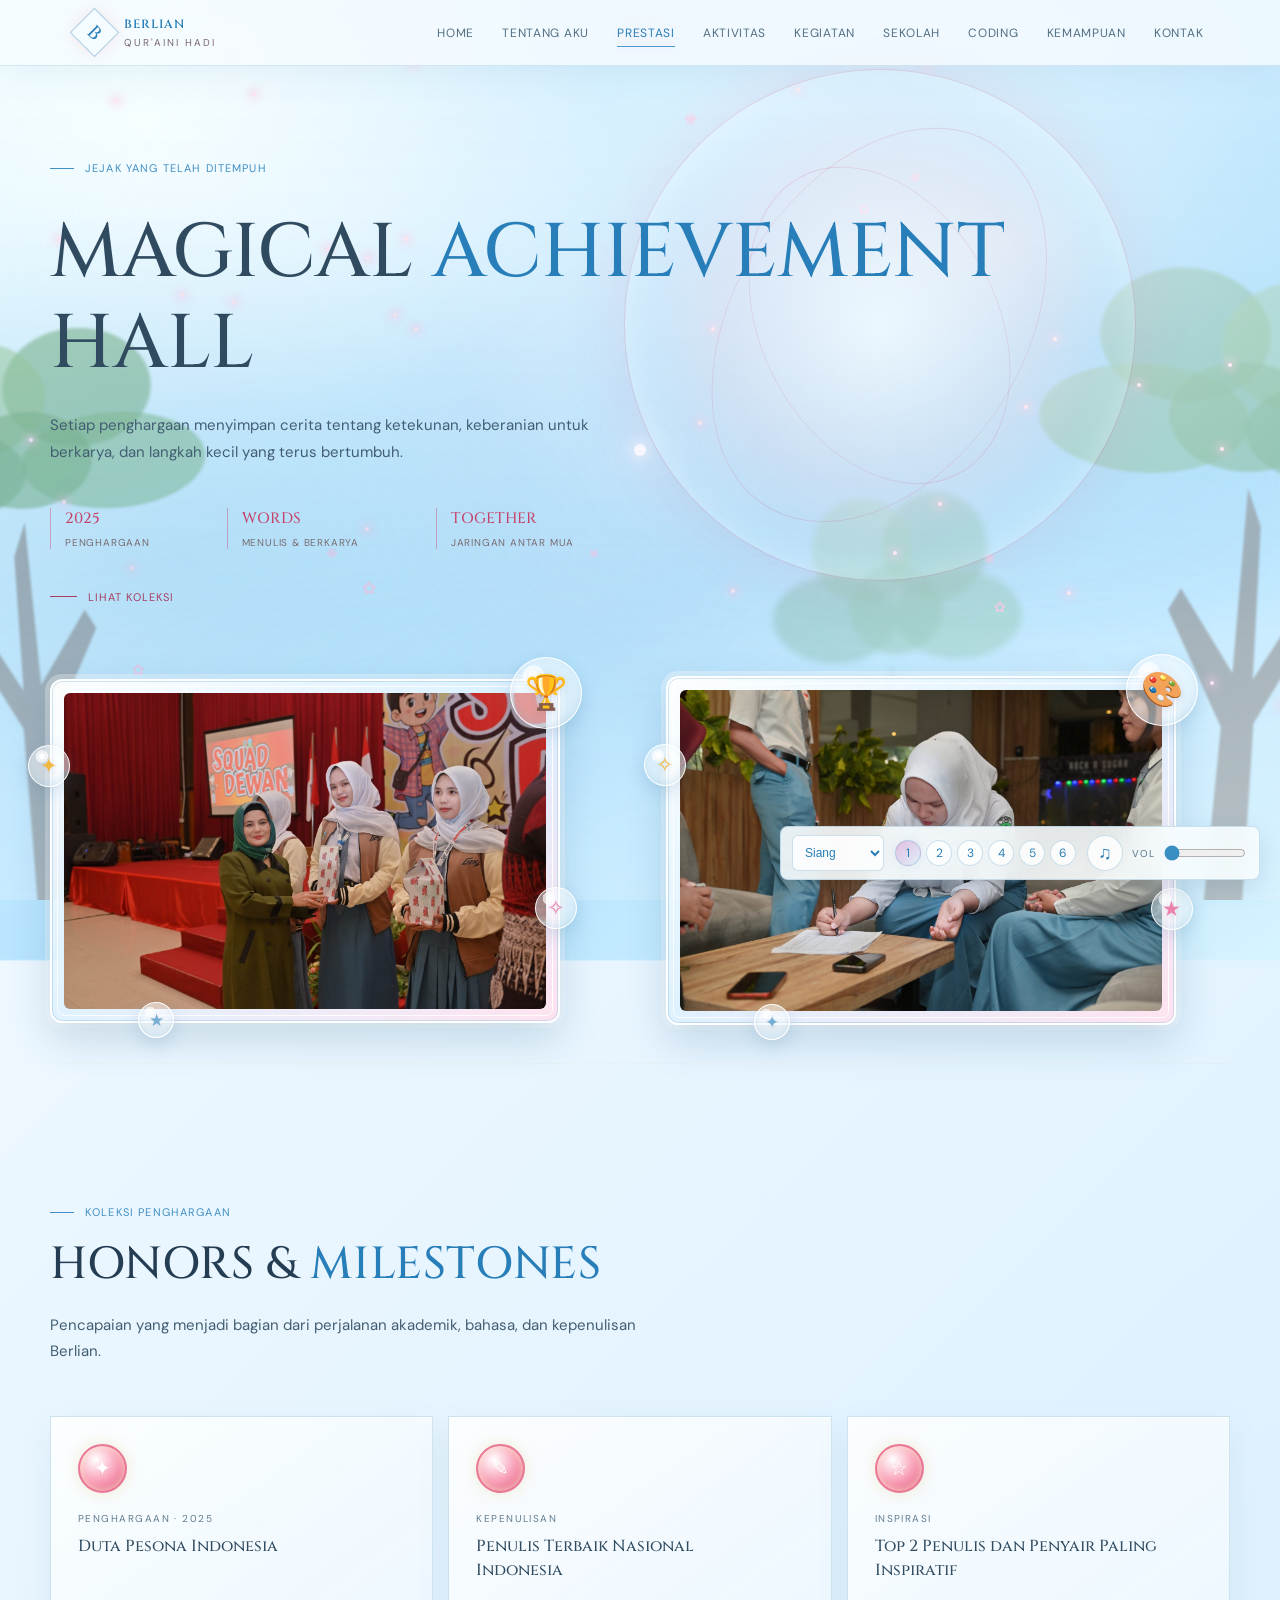
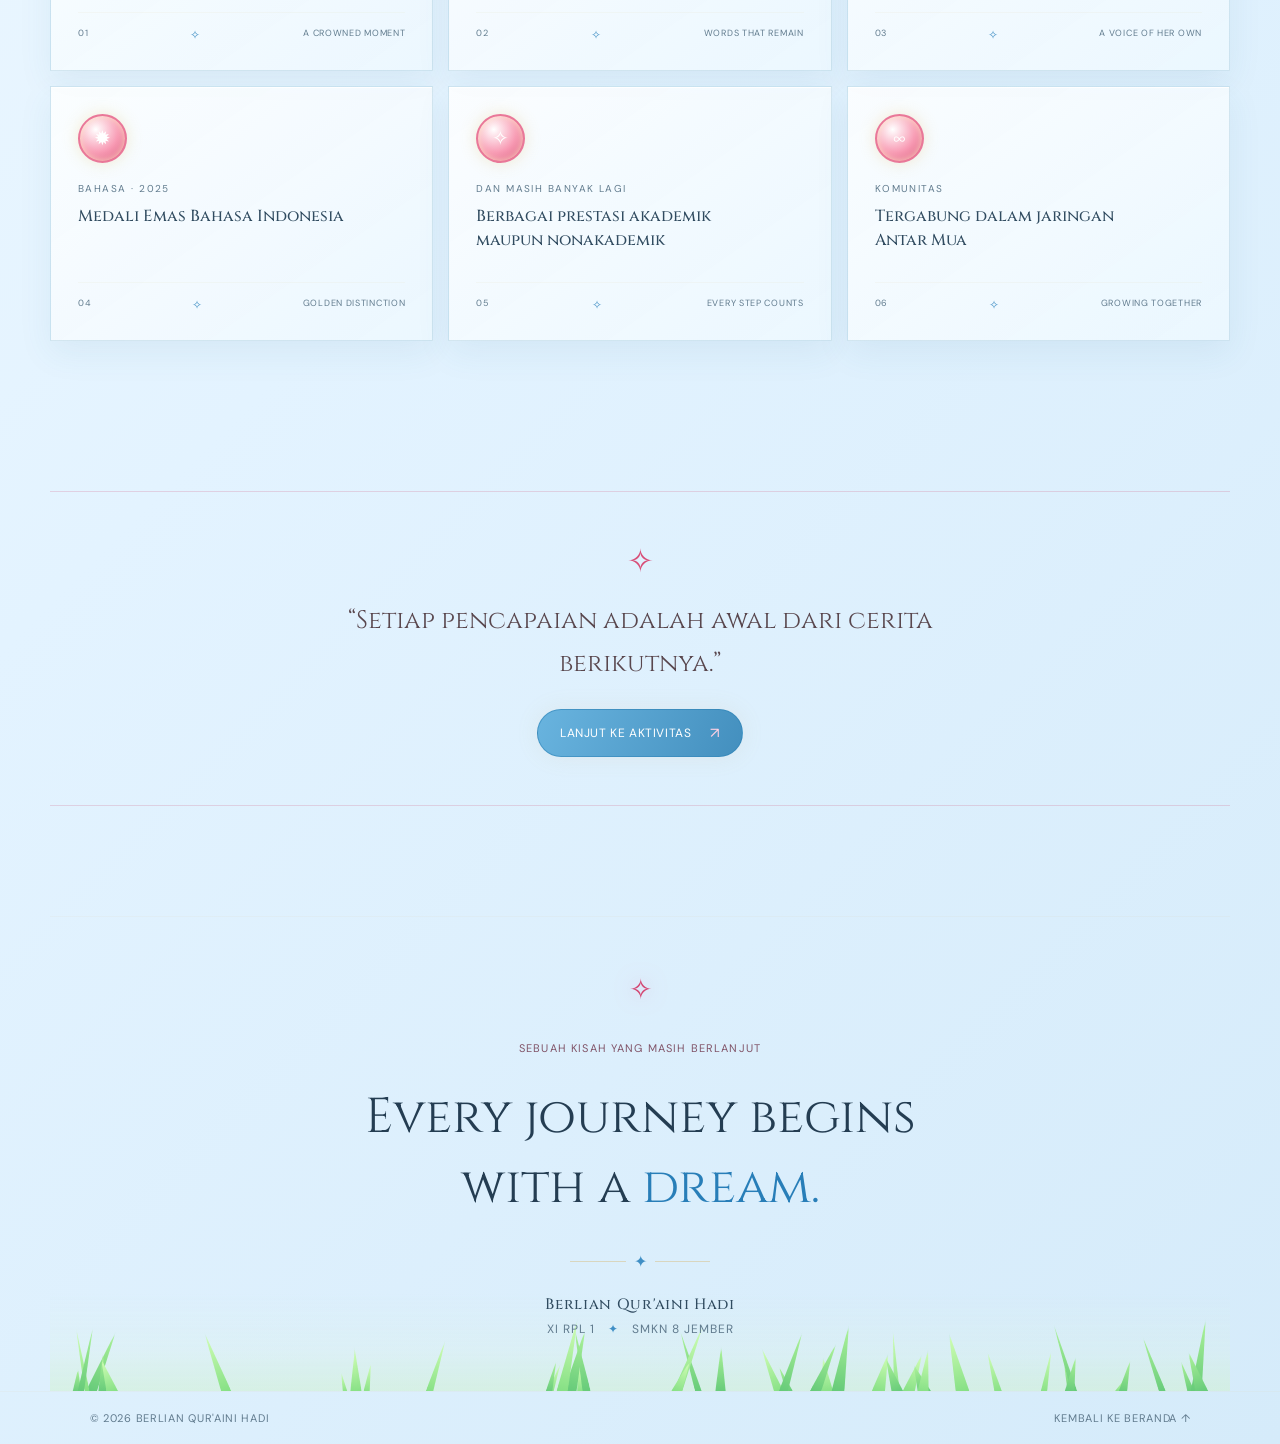
==== commit ccac3f05: "Fix path gambar" ====
--- a/prestasi.html
+++ b/prestasi.html
@@ -52,7 +52,9 @@
           <span class="achievement-bubble achievement-bubble--star achievement-bubble--star-two" aria-hidden="true">✧</span>
           <span class="achievement-bubble achievement-bubble--star achievement-bubble--star-three" aria-hidden="true">★</span>
           <div class="achievement-frame__inner">
-            <img src="prestasi.jpeg" alt="Dokumentasi prestasi Berlian Qur'aini Hadi">
+            <a href="foto/prestasi.jpeg" target="_blank" rel="noopener noreferrer" aria-label="Buka foto prestasi ukuran penuh">
+              <img src="foto/prestasi.jpeg" alt="Dokumentasi prestasi Berlian Qur'aini Hadi">
+            </a>
           </div>
         </figure>
         <figure class="achievement-frame reveal">
@@ -61,7 +63,9 @@
           <span class="achievement-bubble achievement-bubble--star achievement-bubble--star-two" aria-hidden="true">★</span>
           <span class="achievement-bubble achievement-bubble--star achievement-bubble--star-three" aria-hidden="true">✦</span>
           <div class="achievement-frame__inner">
-            <img src="kreasi.jpeg" alt="Berlian mengikuti kegiatan kreasi bersama teman-teman">
+            <a href="foto/kreasi.jpeg" target="_blank" rel="noopener noreferrer" aria-label="Buka foto kreasi ukuran penuh">
+              <img src="foto/kreasi.jpeg" alt="Berlian mengikuti kegiatan kreasi bersama teman-teman">
+            </a>
           </div>
         </figure>
       </div>
